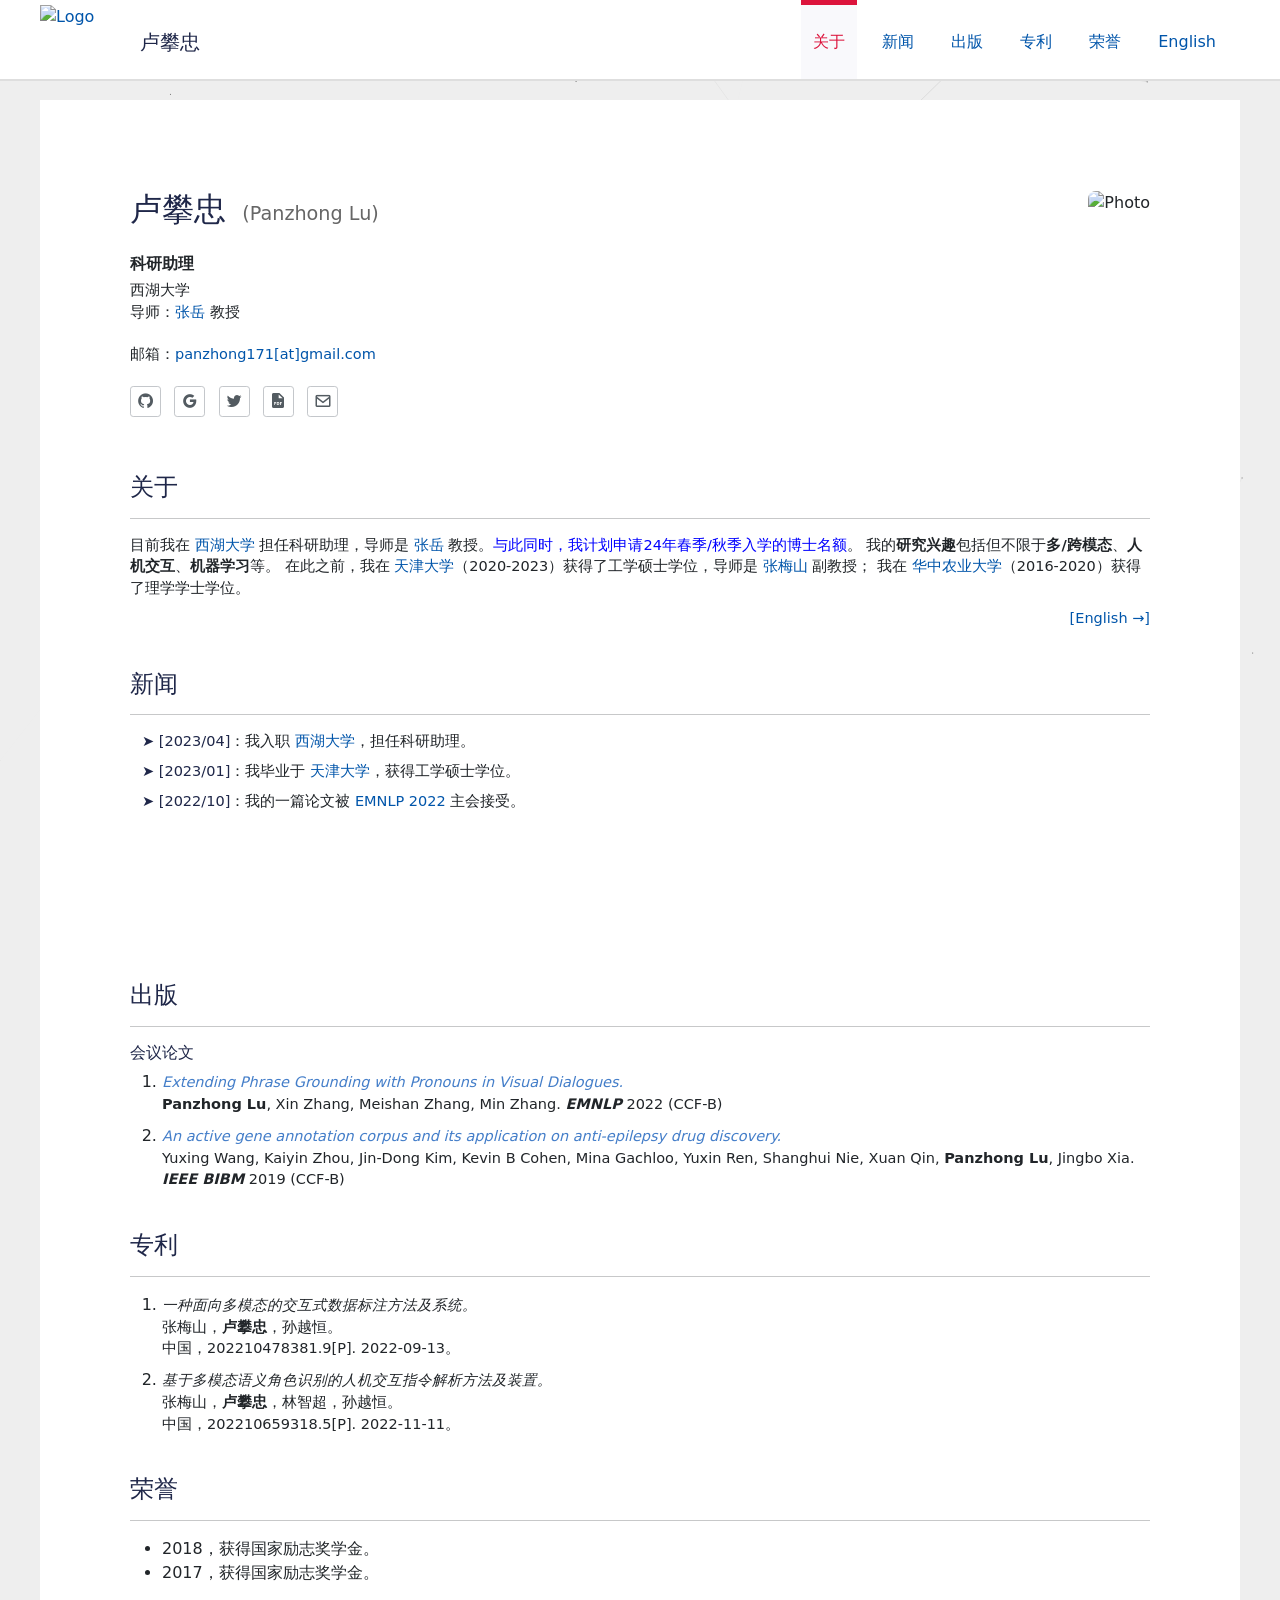
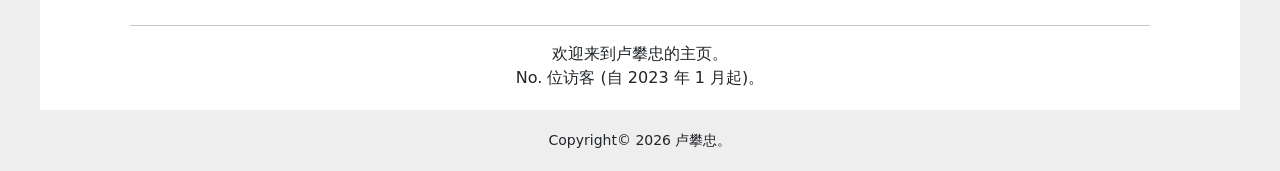
==== zh.html @ 80876898 "change theme" ====
<!DOCTYPE html>
<html lang="zh-CN">
<head><meta http-equiv="Content-Type" content="text/html; charset=utf-8">
    <title>卢攀忠的主页</title>
    <meta http-equiv="X-UA-Compatible" content="IE=edge, chrome=1">
    <meta name="viewport" content="width=device-width, initial-scale=1.0">
    <meta name="description" content="Lu, Panzhong is pursuing his dream">
    <meta name="keywords" content="Panzhong Lu, 卢攀忠, lupanzhong, Panzhong, Lu, Deep Learning, Machine Learning, TJU, HZAU, Multimodal, Visual Language Model and Human-Computer Interaction">
    <meta name="author" content="卢攀忠" />
    <!-- Icon -->
    <link href="images/pi.png" rel="shortcut icon" type="image/x-icon">
    <!-- StyleSheets -->
    <link rel="stylesheet" href="assets/css/google-fonts.min.css">
    <link rel="stylesheet" href="assets/css/bootstrap.min.css">
    <link rel="stylesheet" href="assets/css/boxicons.min.css">
    <link rel="stylesheet" href="assets/css/style.css%3Fver=20240601.css">
    <!-- Font Awesome Icons -->
    <link rel="stylesheet" href="https://cdnjs.cloudflare.com/ajax/libs/font-awesome/4.7.0/css/font-awesome.min.css">

    <!-- JavaScript -->
    <script type="text/javascript" src="assets/js/jquery-3.3.1.min.js"></script>
    <script type="text/javascript" src="assets/js/bootstrap.min.js"></script>
</head>
<body>
    <div id="header">
        <div class="container">
            <div class="row">
                <div id="logo" class="col-md-4 col-lg-4">
                    <a href="zh.html"><img src="images/pi.png" alt="Logo"></a>
                    <h5>卢攀忠</h5>
                </div> <!-- #logo -->
                <div id="navigation" class="col-md-8 col-lg-8">
                    <ul class="list-inline">
                        <li class="list-inline-item">
                            <a href="zh.html#biography">关于</a>
                        </li>
                        <li class="list-inline-item">
                            <a href="zh.html#news">新闻</a>
                        </li>
                        <li class="list-inline-item">
                            <a href="zh.html#publications">出版</a>
                        </li>
                        <li class="list-inline-item">
                            <a href="zh.html#patents">专利</a>
                        </li>
                        <li class="list-inline-item">
                            <a href="zh.html#awards">荣誉</a>
                        </li>
                        <li class="list-inline-item">
                            <a href="index.html">English</a>
                        </li>
                    </ul>
                    <a href="javascript:void(0)" class="icon-link" data-bs-toggle="offcanvas" data-bs-target="#sidenav" aria-controls="sidenav">
                        <img src="assets/img/list.svg">
                    </a>
                </div> <!-- #navigation -->
                <div class="offcanvas offcanvas-end" tabindex="-1" id="sidenav" aria-labelledby="sidenav-label">
                    <div class="offcanvas-header">
                        <h5 id="sidenav-label">菜单</h5>
                        <button type="button" class="btn-close text-reset" data-bs-dismiss="offcanvas" aria-label="Close"></button>
                    </div> <!-- .offcanvas-header -->
                    <div class="offcanvas-body">
                        <ul>
                            <li><a href="zh.html#biography">关于</a></li>
                            <li><a href="zh.html#news">新闻</a></li>
                            <li><a href="zh.html#publications">出版</a></li>
                            <li><a href="zh.html#patents">专利</a></li>
                            <li><a href="zh.html#awards">荣誉</a></li>
                            <li><a href="index.html">English</a></li>
                        </ul>
                    </div> <!-- .offcanvas-body -->
                </div> <!-- .offcanvas -->
            </div> <!-- .row -->
        </div> <!-- .container -->
    </div> <!-- #header -->
    <div id="content">
        <div class="container">
            <div id="head" class="row">
                <div class="col-md-7">
                    <div class="name-zh">
                        <h2>
                        <span>卢攀忠</span>
                        <small style="font-size: 0.6em; color: #666;">&nbsp;(Panzhong Lu)</small>
                        </h2>
                    </div>
                    <p class="title-position">
                        科研助理
                    </p>
                    <p>
                        西湖大学 <br>
                        导师：<a href="https://scholar.google.co.uk/citations?user=6hA7WmUAAAAJ&hl=en" target="_blank">张岳</a> 教授
                    </p>
                    <p class="email">
                        邮箱：<a href="mailto:panzhong171@gmail.com">panzhong171[at]gmail.com</a></p>
                    <ul class="list-inline">
                        <li class="list-inline-item">
                            <a href="https://github.com/nlpz127" class="btn btn-icon btn-outline-secondary btn-sm" target="_blank">
                                <i class="bx bxl-github"></i>
                            </a>
                        </li>
                        <li class="list-inline-item">
                            <a href="https://scholar.google.com/citations?user=5u4mhmoAAAAJ" class="btn btn-icon btn-outline-secondary btn-sm" target="_blank">
                                <i class="bx bxl-google"></i>
                            </a>
                        </li>
                        <li class="list-inline-item">
                            <a href="https://twitter.com/nlpz_127" class="btn btn-icon btn-outline-secondary btn-sm" target="_blank">
                                <i class="bx bxl-twitter"></i>
                            </a>
                        </li>
                        <li class="list-inline-item">
                            <a href="meta/CV.pdf" class="btn btn-icon btn-outline-secondary btn-sm" target="_blank">
                                <i class="bx bxs-file-pdf"></i>
                            </a>
                        </li>
                        <li class="list-inline-item">
                            <a href="mailto:panzhong171@gmail.com" class="btn btn-icon btn-outline-secondary btn-sm" target="_blank">
                                <i class="bx bx-envelope"></i>
                            </a>
                        </li>
                    </ul>
                </div> <!-- .col-md-7 -->
                <div class="col-md-5">
                    <img src="images/self-portrait.png" alt="Photo">
                </div> <!-- .col-md-5 -->
            </div> <!-- .row -->
            <div id="biography" class="section">
                <h4>关于</h4>
                <hr>
                <p>目前我在 <a href="https://www.westlake.edu.cn/" target="_blank">西湖大学</a> 担任科研助理，导师是 <a href="https://scholar.google.co.uk/citations?user=6hA7WmUAAAAJ&hl=en" target="_blank">张岳</a> 教授。<font color="#0000FF">与此同时，我计划申请24年春季/秋季入学的博士名额</font>。
                    我的<b>研究兴趣</b>包括但不限于<b>多/跨模态</b>、<b>人机交互</b>、<b>机器学习</b>等。
                    在此之前，我在 <a href="http://www.tju.edu.cn/" target="_blank">天津大学</a>（2020-2023）获得了工学硕士学位，导师是 <a href="https://scholar.google.com/citations?user=k-chMpIAAAAJ&hl=en" target="_blank">张梅山</a> 副教授；
                    我在 <a href="http://www.hzau.edu.cn/en/HOME.htm" target="_blank">华中农业大学</a>（2016-2020）获得了理学学士学位。</p>
                <p align="right"><a href="index.html">[English &rarr;]</a></p>
            </div> <!-- .section -->
            <div id="news" class="section">
                <h4>新闻</h4>
                <hr>
                <div class="row">
                    <div class="col-md-12">
                        <p><span class="date">&#10148; [2023/04]</span>：我入职 <a href="https://www.westlake.edu.cn/" target="_blank">西湖大学</a>，担任科研助理。</p>
                        <p><span class="date">&#10148; [2023/01]</span>：我毕业于 <a href="http://www.tju.edu.cn/english/index.htm" target="_blank">天津大学</a>，获得工学硕士学位。</p>
                        <p><span class="date">&#10148; [2022/10]</span>：我的一篇论文被 <a href="https://2022.emnlp.org/" target="_blank">EMNLP 2022</a> 主会接受。</p>
                    </div> <!-- .col-md-12 -->
                </div> <!-- .row -->
            </div> <!-- .section -->
            <div id="publications" class="section">
                <h4>出版</h4>
                <hr>
                <h6>会议论文</h6>
                <ol class="pub-list-ol">
                    <li>
                        <p>
                            <a style="color: #447ec9" href="https://aclanthology.org/2022.emnlp-main.518" target="_blank">
                                <em>Extending Phrase Grounding with Pronouns in Visual Dialogues.</em>
                            </a>
                            <br>
                            <strong>Panzhong Lu</strong>, Xin Zhang, Meishan Zhang, Min Zhang. <b><em>EMNLP</em></b> 2022 (CCF-B)
                        </p>
                    </li>
                    <li>
                        <p>
                            <a style="color: #447ec9" href="https://ieeexplore.ieee.org/document/8983031" target="_blank">
                                <em>An active gene annotation corpus and its application on anti-epilepsy drug discovery.</em>
                            </a>
                            <br>
                            Yuxing Wang, Kaiyin Zhou, Jin-Dong Kim, Kevin B Cohen, Mina Gachloo, Yuxin Ren, Shanghui Nie, Xuan Qin, <strong>Panzhong Lu</strong>, Jingbo Xia. <b><em>IEEE BIBM</em></b> 2019 (CCF-B)
                        </p>
                    </li>
                </ol>
            </div> <!-- .section -->
            <div id="patents" class="section">
                <h4>专利</h4>
                <hr>
                <ol class="pub-list-ol">
                    <li>
                        <p>
                            <em>一种面向多模态的交互式数据标注方法及系统。</em>
                            <br>
                            张梅山，<strong>卢攀忠</strong>，孙越恒。
                            <br>
                            中国，202210478381.9[P]. 2022-09-13。
                        </p>
                    </li>
                    <li>
                        <p>
                            <em>基于多模态语义角色识别的人机交互指令解析方法及装置。</em>
                            <br>
                            张梅山，<strong>卢攀忠</strong>，林智超，孙越恒。
                            <br>
                            中国，202210659318.5[P]. 2022-11-11。
                        </p>
                    </li>
                </ol>
            </div> <!-- .section -->
            <div id="awards" class="section">
                <h4>荣誉</h4>
                <hr>
                <ul style="list-style-type:disc;">
                    <li>2018，获得国家励志奖学金。</li>
                    <li>2017，获得国家励志奖学金。</li>
                </ul>
            </div> <!-- .section -->
            <hr> <!-- line -->
            <div class="text-center">
                欢迎来到卢攀忠的主页。<br>
                No.
                <script type="text/javascript">
                    var sc_project = 12347113;
                    var sc_invisible = 0;
                    var sc_security = "21aca5d1";
                    var sc_https = 1;
                    var scJsHost = "https://";
                    document.write("<sc" + "ript type='text/javascript' src='" + scJsHost + "statcounter.com/counter/counter.js'></" + "script>");
                </script>
                位访客 (自 2023 年 1 月起)。
                <noscript>
                    <div class="statcounter"><a title="Web Analytics Made Easy - StatCounter" href="https://statcounter.com/" target="_blank"><img class="statcounter" src="https://c.statcounter.com/12347113/0/21aca5d1/0/" alt="Web Analytics Made Easy - StatCounter"></a></div>
                </noscript>
            </div>
        </div> <!-- .container -->
    </div> <!-- #content -->
    <div id="copyright">
        <p>Copyright&copy; <span></span> 卢攀忠。</p>
    </div> <!-- #copyright -->
    <!-- Back to top button -->
    <a href="zh.html#top" class="btn-scroll-top" data-scroll>
        <span class="btn-scroll-top-tooltip text-muted fs-sm">顶部</span>
        <i class="btn-scroll-top-icon bx bx-chevron-up"></i>
    </a>
    <!-- Theme Scripts -->
    <script type="text/javascript">
        $("span", "#copyright").html((new Date()).getFullYear())
    </script>
    <!-- canvas-nest -->
    <script type="text/javascript" src="assets/js/canvas-nest-1.0.1.min.js"></script>
    <!-- scrollTopButton -->
    <script type="text/javascript">
        function getCurrentSection(currentOffset) {
            let headerHeight = $("#header").outerHeight(),
                navigationOffsets = [],
                passedNavIndex = -1

            $(".list-inline-item > a", "#navigation").each(function() {
                let aid = $(this).attr("href")
                if (aid && !aid.endsWith(".html")) {
                    let hashIdx = aid.indexOf("#")
                    if (hashIdx >= 0) {
                        let section = $(aid.substring(hashIdx))
                        if (section.length) {
                            navigationOffsets.push({
                                "nav": $(this).parent(),
                                "offset": section.offset().top - headerHeight
                            })
                        }
                    }
                }
            })
            for (let i = 0; i < navigationOffsets.length; ++ i) {
                if (currentOffset > navigationOffsets[i]["offset"]) {
                    passedNavIndex = i
                }
            }
            return navigationOffsets[passedNavIndex < 0 ? 0 : passedNavIndex]
        }
    </script>
    <script type="text/javascript">
        let element = document.querySelector(".btn-scroll-top"),
            scrollOffset = 600,
            offsetFromTop = parseInt(scrollOffset, 10)

        window.addEventListener("scroll", function(e) {
            let currentActiveNav = $(".list-inline-item.active", "#navigation"),
                currentOffset = e.currentTarget.pageYOffset,
                currentSection = getCurrentSection(currentOffset)

            if (currentOffset > offsetFromTop) {
                element.classList.add('show')
            } else {
                element.classList.remove('show')
            }
            if (currentSection) {
                currentActiveNav.removeClass("active")
                currentSection["nav"].addClass("active")
            }
        })
    </script>
    <script type="text/javascript">
        $(".btn-scroll-top").click(function() {
            $('html, body').animate({scrollTop: 0}, 200)
        })
    </script>
    <script type="text/javascript">
        $("a", "#navigation").click(function(e) {
            let aid = $(this).attr("href"),
                headerHeight = $("#header").outerHeight()

            if (aid && aid.indexOf("#") >= 0 && aid.indexOf("zh.html#") >= 0) {
                let hash = aid.substring(aid.indexOf("#"))
                if ($(hash).length) {
                    e.preventDefault()
                    $('html, body').animate({scrollTop: $(hash).offset().top - headerHeight}, 200)
                }
            }
        })
    </script>
</body>
</html>
---- assets/css/google-fonts.min.css ----
/* latin-ext */
@font-face {
  font-family: 'Lato';
  font-style: italic;
  font-weight: 400;
  src: local('Lato Italic'), local('Lato-Italic'), url(../fonts/Lato/Lato-ext-Italic.woff2) format('woff2');
  unicode-range: U+0100-024F, U+0259, U+1E00-1EFF, U+2020, U+20A0-20AB, U+20AD-20CF, U+2113, U+2C60-2C7F, U+A720-A7FF;
}
/* latin */
@font-face {
  font-family: 'Lato';
  font-style: italic;
  font-weight: 400;
  src: local('Lato Italic'), local('Lato-Italic'), url(../fonts/Lato/Lato-Italic.woff2) format('woff2');
  unicode-range: U+0000-00FF, U+0131, U+0152-0153, U+02BB-02BC, U+02C6, U+02DA, U+02DC, U+2000-206F, U+2074, U+20AC, U+2122, U+2191, U+2193, U+2212, U+2215, U+FEFF, U+FFFD;
}
/* latin-ext */
@font-face {
  font-family: 'Lato';
  font-style: italic;
  font-weight: 700;
  src: local('Lato Bold Italic'), local('Lato-BoldItalic'), url(../fonts/Lato/Lato-ext-Bold-Italic.woff2) format('woff2');
  unicode-range: U+0100-024F, U+0259, U+1E00-1EFF, U+2020, U+20A0-20AB, U+20AD-20CF, U+2113, U+2C60-2C7F, U+A720-A7FF;
}
/* latin */
@font-face {
  font-family: 'Lato';
  font-style: italic;
  font-weight: 700;
  src: local('Lato Bold Italic'), local('Lato-BoldItalic'), url(../fonts/Lato/Lato-Bold-Italic.woff2) format('woff2');
  unicode-range: U+0000-00FF, U+0131, U+0152-0153, U+02BB-02BC, U+02C6, U+02DA, U+02DC, U+2000-206F, U+2074, U+20AC, U+2122, U+2191, U+2193, U+2212, U+2215, U+FEFF, U+FFFD;
}
/* latin-ext */
@font-face {
  font-family: 'Lato';
  font-style: normal;
  font-weight: 400;
  src: local('Lato Regular'), local('Lato-Regular'), url(../fonts/Lato/Lato-ext-Regular.woff2) format('woff2');
  unicode-range: U+0100-024F, U+0259, U+1E00-1EFF, U+2020, U+20A0-20AB, U+20AD-20CF, U+2113, U+2C60-2C7F, U+A720-A7FF;
}
/* latin */
@font-face {
  font-family: 'Lato';
  font-style: normal;
  font-weight: 400;
  src: local('Lato Regular'), local('Lato-Regular'), url(../fonts/Lato/Lato-Regular.woff2) format('woff2');
  unicode-range: U+0000-00FF, U+0131, U+0152-0153, U+02BB-02BC, U+02C6, U+02DA, U+02DC, U+2000-206F, U+2074, U+20AC, U+2122, U+2191, U+2193, U+2212, U+2215, U+FEFF, U+FFFD;
}
/* latin-ext */
@font-face {
  font-family: 'Lato';
  font-style: normal;
  font-weight: 700;
  src: local('Lato Bold'), local('Lato-Bold'), url(../fonts/Lato/Lato-ext-Bold.woff2) format('woff2');
  unicode-range: U+0100-024F, U+0259, U+1E00-1EFF, U+2020, U+20A0-20AB, U+20AD-20CF, U+2113, U+2C60-2C7F, U+A720-A7FF;
}
/* latin */
@font-face {
  font-family: 'Lato';
  font-style: normal;
  font-weight: 700;
  src: local('Lato Bold'), local('Lato-Bold'), url(../fonts/Lato/Lato-Bold.woff2) format('woff2');
  unicode-range: U+0000-00FF, U+0131, U+0152-0153, U+02BB-02BC, U+02C6, U+02DA, U+02DC, U+2000-206F, U+2074, U+20AC, U+2122, U+2191, U+2193, U+2212, U+2215, U+FEFF, U+FFFD;
}
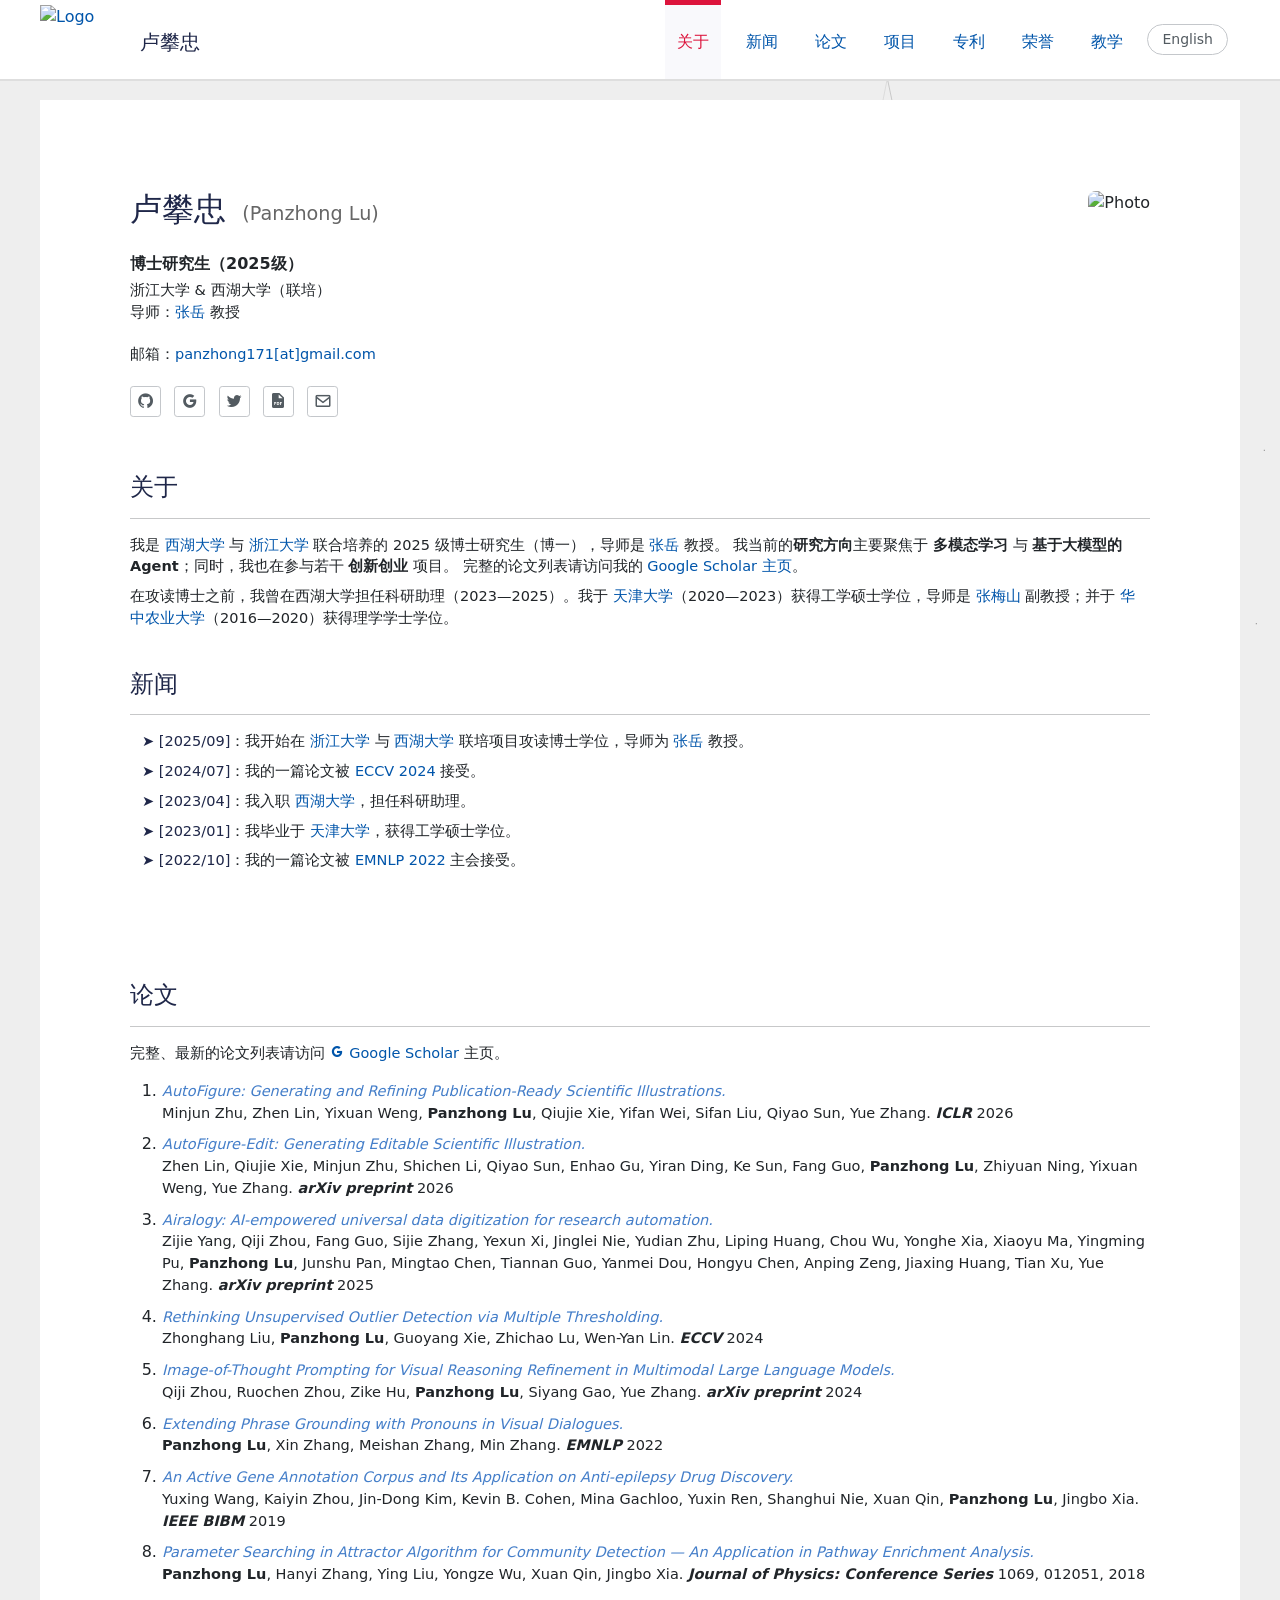
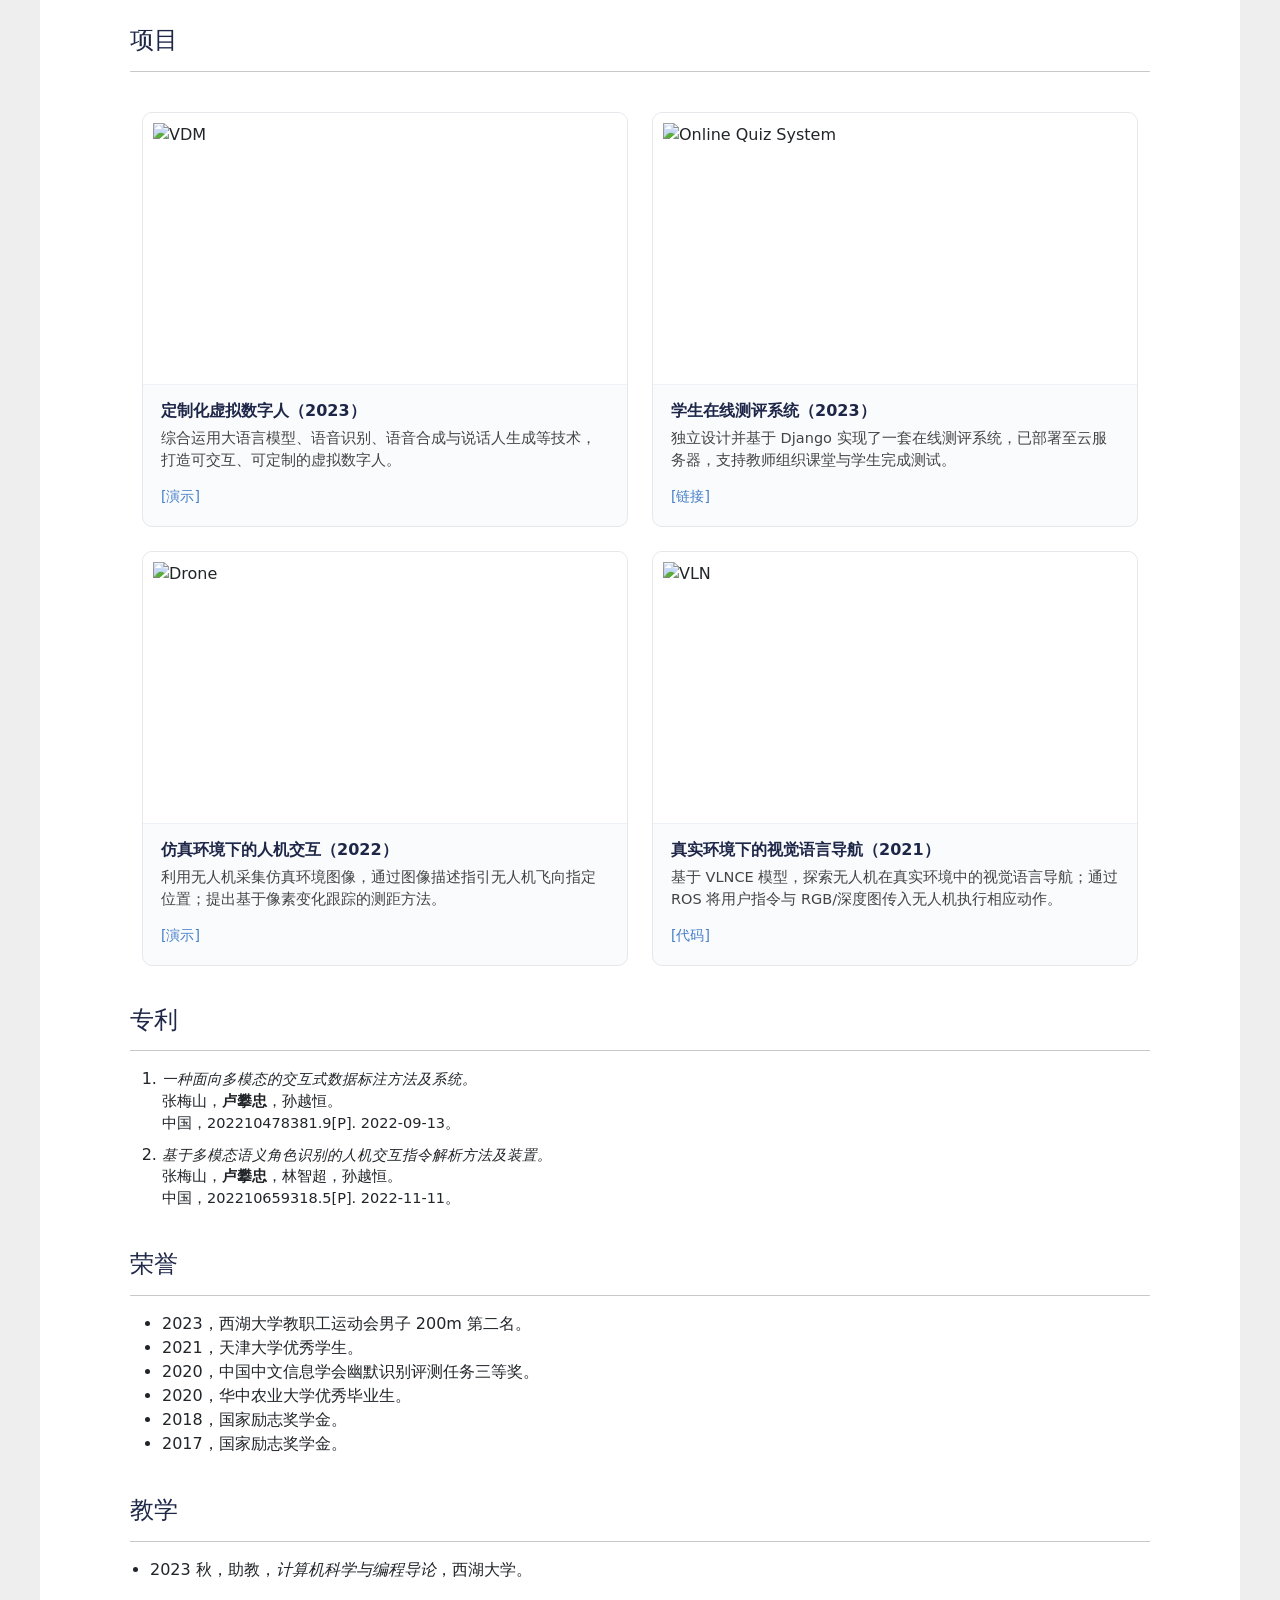
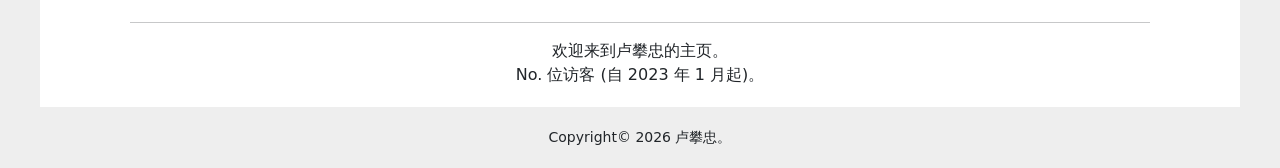
==== commit d1fbf54b: "update info" ====
--- a/zh.html
+++ b/zh.html
@@ -5,7 +5,7 @@
     <meta http-equiv="X-UA-Compatible" content="IE=edge, chrome=1">
     <meta name="viewport" content="width=device-width, initial-scale=1.0">
     <meta name="description" content="Lu, Panzhong is pursuing his dream">
-    <meta name="keywords" content="Panzhong Lu, 卢攀忠, lupanzhong, Panzhong, Lu, Deep Learning, Machine Learning, TJU, HZAU, Multimodal, Visual Language Model and Human-Computer Interaction">
+    <meta name="keywords" content="Panzhong Lu, 卢攀忠, lupanzhong, Panzhong, Lu, Deep Learning, Machine Learning, ZJU, Westlake, TJU, HZAU, Multimodal, Agent, Visual Language Model and Human-Computer Interaction">
     <meta name="author" content="卢攀忠" />
     <!-- Icon -->
     <link href="images/pi.png" rel="shortcut icon" type="image/x-icon">
@@ -16,6 +16,100 @@
     <link rel="stylesheet" href="assets/css/style.css%3Fver=20240601.css">
     <!-- Font Awesome Icons -->
     <link rel="stylesheet" href="https://cdnjs.cloudflare.com/ajax/libs/font-awesome/4.7.0/css/font-awesome.min.css">
+    <!-- Local overrides: language toggle + responsive project cards -->
+    <style>
+        .lang-switch {
+            display: inline-block;
+            margin-left: 12px;
+            padding: 6px 14px;
+            border: 1px solid #c4c7cb;
+            border-radius: 999px;
+            color: #535b61;
+            font-size: 14px;
+            line-height: 1.2;
+            text-decoration: none;
+            transition: all .2s ease;
+            vertical-align: middle;
+        }
+        .lang-switch:hover {
+            background-color: #dc143c;
+            border-color: #dc143c;
+            color: #fff;
+            text-decoration: none;
+        }
+        div#navigation .nav-row {
+            display: flex;
+            align-items: center;
+            justify-content: flex-end;
+            flex-wrap: wrap;
+        }
+        div#navigation .nav-row ul.list-inline {
+            margin-bottom: 0;
+        }
+        .project-grid {
+            --bs-gutter-x: 1.5rem;
+            --bs-gutter-y: 1.5rem;
+        }
+        .project-card {
+            display: flex;
+            flex-direction: column;
+            height: 100%;
+            background: #fafbfd;
+            border: 1px solid #e5e7eb;
+            border-radius: 10px;
+            overflow: hidden;
+            transition: transform .2s ease, box-shadow .2s ease;
+        }
+        .project-card:hover {
+            transform: translateY(-3px);
+            box-shadow: 0 8px 20px rgba(0,0,0,.08);
+        }
+        .project-card .project-thumb {
+            width: 100%;
+            aspect-ratio: 16 / 9;
+            object-fit: contain;
+            background: #fff;
+            padding: 10px;
+            display: block;
+            border-bottom: 1px solid #eef1f5;
+        }
+        .project-card .project-body {
+            padding: 16px 18px 18px;
+            display: flex;
+            flex-direction: column;
+            flex: 1;
+        }
+        .project-card h6 {
+            margin-bottom: 8px;
+            font-weight: 600;
+        }
+        .project-card p {
+            font-size: 14.5px;
+            color: #444;
+            margin-bottom: 12px;
+            flex: 1;
+        }
+        .project-card .project-links a {
+            color: #447ec9;
+            font-size: 14px;
+            margin-right: 10px;
+            text-decoration: none;
+        }
+        .project-card .project-links a:hover {
+            text-decoration: underline;
+        }
+        @media (max-width: 767px) {
+            .lang-switch {
+                position: absolute;
+                top: 14px;
+                right: 56px;
+                margin-left: 0;
+                padding: 4px 10px;
+                font-size: 13px;
+                z-index: 5;
+            }
+        }
+    </style>
 
     <!-- JavaScript -->
     <script type="text/javascript" src="assets/js/jquery-3.3.1.min.js"></script>
@@ -30,26 +124,32 @@
                     <h5>卢攀忠</h5>
                 </div> <!-- #logo -->
                 <div id="navigation" class="col-md-8 col-lg-8">
-                    <ul class="list-inline">
-                        <li class="list-inline-item">
-                            <a href="zh.html#biography">关于</a>
-                        </li>
-                        <li class="list-inline-item">
-                            <a href="zh.html#news">新闻</a>
-                        </li>
-                        <li class="list-inline-item">
-                            <a href="zh.html#publications">出版</a>
-                        </li>
-                        <li class="list-inline-item">
-                            <a href="zh.html#patents">专利</a>
-                        </li>
-                        <li class="list-inline-item">
-                            <a href="zh.html#awards">荣誉</a>
-                        </li>
-                        <li class="list-inline-item">
-                            <a href="index.html">English</a>
-                        </li>
-                    </ul>
+                    <div class="nav-row">
+                        <ul class="list-inline">
+                            <li class="list-inline-item">
+                                <a href="zh.html#biography">关于</a>
+                            </li>
+                            <li class="list-inline-item">
+                                <a href="zh.html#news">新闻</a>
+                            </li>
+                            <li class="list-inline-item">
+                                <a href="zh.html#publications">论文</a>
+                            </li>
+                            <li class="list-inline-item">
+                                <a href="zh.html#projects">项目</a>
+                            </li>
+                            <li class="list-inline-item">
+                                <a href="zh.html#patents">专利</a>
+                            </li>
+                            <li class="list-inline-item">
+                                <a href="zh.html#awards">荣誉</a>
+                            </li>
+                            <li class="list-inline-item">
+                                <a href="zh.html#teaching">教学</a>
+                            </li>
+                        </ul>
+                        <a href="index.html" class="lang-switch" title="Switch to English">English</a>
+                    </div>
                     <a href="javascript:void(0)" class="icon-link" data-bs-toggle="offcanvas" data-bs-target="#sidenav" aria-controls="sidenav">
                         <img src="assets/img/list.svg">
                     </a>
@@ -63,9 +163,11 @@
                         <ul>
                             <li><a href="zh.html#biography">关于</a></li>
                             <li><a href="zh.html#news">新闻</a></li>
-                            <li><a href="zh.html#publications">出版</a></li>
+                            <li><a href="zh.html#publications">论文</a></li>
+                            <li><a href="zh.html#projects">项目</a></li>
                             <li><a href="zh.html#patents">专利</a></li>
                             <li><a href="zh.html#awards">荣誉</a></li>
+                            <li><a href="zh.html#teaching">教学</a></li>
                             <li><a href="index.html">English</a></li>
                         </ul>
                     </div> <!-- .offcanvas-body -->
@@ -84,11 +186,11 @@
                         </h2>
                     </div>
                     <p class="title-position">
-                        科研助理
+                        博士研究生（2025级）
                     </p>
                     <p>
-                        西湖大学 <br>
-                        导师：<a href="https://scholar.google.co.uk/citations?user=6hA7WmUAAAAJ&hl=en" target="_blank">张岳</a> 教授
+                        浙江大学 &amp; 西湖大学（联培） <br>
+                        导师：<a href="https://frcchang.github.io/" target="_blank">张岳</a> 教授
                     </p>
                     <p class="email">
                         邮箱：<a href="mailto:panzhong171@gmail.com">panzhong171[at]gmail.com</a></p>
@@ -99,7 +201,7 @@
                             </a>
                         </li>
                         <li class="list-inline-item">
-                            <a href="https://scholar.google.com/citations?user=5u4mhmoAAAAJ" class="btn btn-icon btn-outline-secondary btn-sm" target="_blank">
+                            <a href="https://scholar.google.com/citations?user=5u4mhmoAAAAJ&hl=en" class="btn btn-icon btn-outline-secondary btn-sm" target="_blank">
                                 <i class="bx bxl-google"></i>
                             </a>
                         </li>
@@ -127,47 +229,161 @@
             <div id="biography" class="section">
                 <h4>关于</h4>
                 <hr>
-                <p>目前我在 <a href="https://www.westlake.edu.cn/" target="_blank">西湖大学</a> 担任科研助理，导师是 <a href="https://scholar.google.co.uk/citations?user=6hA7WmUAAAAJ&hl=en" target="_blank">张岳</a> 教授。<font color="#0000FF">与此同时，我计划申请24年春季/秋季入学的博士名额</font>。
-                    我的<b>研究兴趣</b>包括但不限于<b>多/跨模态</b>、<b>人机交互</b>、<b>机器学习</b>等。
-                    在此之前，我在 <a href="http://www.tju.edu.cn/" target="_blank">天津大学</a>（2020-2023）获得了工学硕士学位，导师是 <a href="https://scholar.google.com/citations?user=k-chMpIAAAAJ&hl=en" target="_blank">张梅山</a> 副教授；
-                    我在 <a href="http://www.hzau.edu.cn/en/HOME.htm" target="_blank">华中农业大学</a>（2016-2020）获得了理学学士学位。</p>
-                <p align="right"><a href="index.html">[English &rarr;]</a></p>
+                <p>我是 <a href="https://www.westlake.edu.cn/" target="_blank">西湖大学</a> 与 <a href="https://www.zju.edu.cn/" target="_blank">浙江大学</a> 联合培养的 2025 级博士研究生（博一），导师是 <a href="https://frcchang.github.io/" target="_blank">张岳</a> 教授。
+                    我当前的<b>研究方向</b>主要聚焦于 <b>多模态学习</b> 与 <b>基于大模型的 Agent</b>；同时，我也在参与若干 <b>创新创业</b> 项目。
+                    完整的论文列表请访问我的 <a href="https://scholar.google.com/citations?user=5u4mhmoAAAAJ&hl=en" target="_blank">Google Scholar 主页</a>。</p>
+                <p>在攻读博士之前，我曾在西湖大学担任科研助理（2023—2025）。我于 <a href="http://www.tju.edu.cn/" target="_blank">天津大学</a>（2020—2023）获得工学硕士学位，导师是 <a href="https://scholar.google.com/citations?user=k-chMpIAAAAJ&hl=en" target="_blank">张梅山</a> 副教授；并于 <a href="http://www.hzau.edu.cn/en/HOME.htm" target="_blank">华中农业大学</a>（2016—2020）获得理学学士学位。</p>
             </div> <!-- .section -->
             <div id="news" class="section">
                 <h4>新闻</h4>
                 <hr>
                 <div class="row">
                     <div class="col-md-12">
+                        <p><span class="date">&#10148; [2025/09]</span>：我开始在 <a href="https://www.zju.edu.cn/" target="_blank">浙江大学</a> 与 <a href="https://www.westlake.edu.cn/" target="_blank">西湖大学</a> 联培项目攻读博士学位，导师为 <a href="https://frcchang.github.io/" target="_blank">张岳</a> 教授。</p>
+                        <p><span class="date">&#10148; [2024/07]</span>：我的一篇论文被 <a href="https://eccv.ecva.net/" target="_blank">ECCV 2024</a> 接受。</p>
                         <p><span class="date">&#10148; [2023/04]</span>：我入职 <a href="https://www.westlake.edu.cn/" target="_blank">西湖大学</a>，担任科研助理。</p>
-                        <p><span class="date">&#10148; [2023/01]</span>：我毕业于 <a href="http://www.tju.edu.cn/english/index.htm" target="_blank">天津大学</a>，获得工学硕士学位。</p>
+                        <p><span class="date">&#10148; [2023/01]</span>：我毕业于 <a href="http://www.tju.edu.cn/" target="_blank">天津大学</a>，获得工学硕士学位。</p>
                         <p><span class="date">&#10148; [2022/10]</span>：我的一篇论文被 <a href="https://2022.emnlp.org/" target="_blank">EMNLP 2022</a> 主会接受。</p>
                     </div> <!-- .col-md-12 -->
                 </div> <!-- .row -->
             </div> <!-- .section -->
             <div id="publications" class="section">
-                <h4>出版</h4>
-                <hr>
-                <h6>会议论文</h6>
+                <h4>论文</h4>
+                <hr>
+                <p style="margin-bottom: 14px;">
+                    完整、最新的论文列表请访问
+                    <a href="https://scholar.google.com/citations?user=5u4mhmoAAAAJ&hl=en" target="_blank">
+                        <i class="bx bxl-google"></i> Google Scholar
+                    </a> 主页。
+                </p>
                 <ol class="pub-list-ol">
+                    <li>
+                        <p>
+                            <a style="color: #447ec9" href="https://arxiv.org/abs/2602.03828" target="_blank">
+                                <em>AutoFigure: Generating and Refining Publication-Ready Scientific Illustrations.</em>
+                            </a>
+                            <br>
+                            Minjun Zhu, Zhen Lin, Yixuan Weng, <strong>Panzhong Lu</strong>, Qiujie Xie, Yifan Wei, Sifan Liu, Qiyao Sun, Yue Zhang. <b><em>ICLR</em></b> 2026
+                        </p>
+                    </li>
+                    <li>
+                        <p>
+                            <a style="color: #447ec9" href="https://arxiv.org/abs/2603.06674" target="_blank">
+                                <em>AutoFigure-Edit: Generating Editable Scientific Illustration.</em>
+                            </a>
+                            <br>
+                            Zhen Lin, Qiujie Xie, Minjun Zhu, Shichen Li, Qiyao Sun, Enhao Gu, Yiran Ding, Ke Sun, Fang Guo, <strong>Panzhong Lu</strong>, Zhiyuan Ning, Yixuan Weng, Yue Zhang. <b><em>arXiv preprint</em></b> 2026
+                        </p>
+                    </li>
+                    <li>
+                        <p>
+                            <a style="color: #447ec9" href="https://arxiv.org/abs/2506.18586" target="_blank">
+                                <em>Airalogy: AI-empowered universal data digitization for research automation.</em>
+                            </a>
+                            <br>
+                            Zijie Yang, Qiji Zhou, Fang Guo, Sijie Zhang, Yexun Xi, Jinglei Nie, Yudian Zhu, Liping Huang, Chou Wu, Yonghe Xia, Xiaoyu Ma, Yingming Pu, <strong>Panzhong Lu</strong>, Junshu Pan, Mingtao Chen, Tiannan Guo, Yanmei Dou, Hongyu Chen, Anping Zeng, Jiaxing Huang, Tian Xu, Yue Zhang. <b><em>arXiv preprint</em></b> 2025
+                        </p>
+                    </li>
+                    <li>
+                        <p>
+                            <a style="color: #447ec9" href="https://arxiv.org/abs/2407.05382" target="_blank">
+                                <em>Rethinking Unsupervised Outlier Detection via Multiple Thresholding.</em>
+                            </a>
+                            <br>
+                            Zhonghang Liu, <strong>Panzhong Lu</strong>, Guoyang Xie, Zhichao Lu, Wen-Yan Lin. <b><em>ECCV</em></b> 2024
+                        </p>
+                    </li>
+                    <li>
+                        <p>
+                            <a style="color: #447ec9" href="https://arxiv.org/abs/2405.13872" target="_blank">
+                                <em>Image-of-Thought Prompting for Visual Reasoning Refinement in Multimodal Large Language Models.</em>
+                            </a>
+                            <br>
+                            Qiji Zhou, Ruochen Zhou, Zike Hu, <strong>Panzhong Lu</strong>, Siyang Gao, Yue Zhang. <b><em>arXiv preprint</em></b> 2024
+                        </p>
+                    </li>
                     <li>
                         <p>
                             <a style="color: #447ec9" href="https://aclanthology.org/2022.emnlp-main.518" target="_blank">
                                 <em>Extending Phrase Grounding with Pronouns in Visual Dialogues.</em>
                             </a>
                             <br>
-                            <strong>Panzhong Lu</strong>, Xin Zhang, Meishan Zhang, Min Zhang. <b><em>EMNLP</em></b> 2022 (CCF-B)
+                            <strong>Panzhong Lu</strong>, Xin Zhang, Meishan Zhang, Min Zhang. <b><em>EMNLP</em></b> 2022
                         </p>
                     </li>
                     <li>
                         <p>
                             <a style="color: #447ec9" href="https://ieeexplore.ieee.org/document/8983031" target="_blank">
-                                <em>An active gene annotation corpus and its application on anti-epilepsy drug discovery.</em>
-                            </a>
-                            <br>
-                            Yuxing Wang, Kaiyin Zhou, Jin-Dong Kim, Kevin B Cohen, Mina Gachloo, Yuxin Ren, Shanghui Nie, Xuan Qin, <strong>Panzhong Lu</strong>, Jingbo Xia. <b><em>IEEE BIBM</em></b> 2019 (CCF-B)
+                                <em>An Active Gene Annotation Corpus and Its Application on Anti-epilepsy Drug Discovery.</em>
+                            </a>
+                            <br>
+                            Yuxing Wang, Kaiyin Zhou, Jin-Dong Kim, Kevin B. Cohen, Mina Gachloo, Yuxin Ren, Shanghui Nie, Xuan Qin, <strong>Panzhong Lu</strong>, Jingbo Xia. <b><em>IEEE BIBM</em></b> 2019
+                        </p>
+                    </li>
+                    <li>
+                        <p>
+                            <a style="color: #447ec9" href="https://doi.org/10.1088/1742-6596/1069/1/012051" target="_blank">
+                                <em>Parameter Searching in Attractor Algorithm for Community Detection &mdash; An Application in Pathway Enrichment Analysis.</em>
+                            </a>
+                            <br>
+                            <strong>Panzhong Lu</strong>, Hanyi Zhang, Ying Liu, Yongze Wu, Xuan Qin, Jingbo Xia. <b><em>Journal of Physics: Conference Series</em></b> 1069, 012051, 2018
                         </p>
                     </li>
                 </ol>
+            </div> <!-- .section -->
+            <div id="projects" class="section">
+                <h4>项目</h4>
+                <hr>
+                <div class="row project-grid">
+                    <div class="col-md-6 col-12">
+                        <div class="project-card">
+                            <img src="images/VDM-crop-1.png" alt="VDM" class="project-thumb">
+                            <div class="project-body">
+                                <h6>定制化虚拟数字人（2023）</h6>
+                                <p>综合运用大语言模型、语音识别、语音合成与说话人生成等技术，打造可交互、可定制的虚拟数字人。</p>
+                                <div class="project-links">
+                                    <a href="meta/vdm.mp4" target="_blank">[演示]</a>
+                                </div>
+                            </div>
+                        </div>
+                    </div>
+                    <div class="col-md-6 col-12">
+                        <div class="project-card">
+                            <img src="images/lesson.png" alt="Online Quiz System" class="project-thumb">
+                            <div class="project-body">
+                                <h6>学生在线测评系统（2023）</h6>
+                                <p>独立设计并基于 Django 实现了一套在线测评系统，已部署至云服务器，支持教师组织课堂与学生完成测试。</p>
+                                <div class="project-links">
+                                    <a href="https://www.westlakenlp.cn" target="_blank">[链接]</a>
+                                </div>
+                            </div>
+                        </div>
+                    </div>
+                    <div class="col-md-6 col-12">
+                        <div class="project-card">
+                            <img src="images/drone.png" alt="Drone" class="project-thumb">
+                            <div class="project-body">
+                                <h6>仿真环境下的人机交互（2022）</h6>
+                                <p>利用无人机采集仿真环境图像，通过图像描述指引无人机飞向指定位置；提出基于像素变化跟踪的测距方法。</p>
+                                <div class="project-links">
+                                    <a href="meta/drone.mp4" target="_blank">[演示]</a>
+                                </div>
+                            </div>
+                        </div>
+                    </div>
+                    <div class="col-md-6 col-12">
+                        <div class="project-card">
+                            <img src="images/VLN-crop-1.png" alt="VLN" class="project-thumb">
+                            <div class="project-body">
+                                <h6>真实环境下的视觉语言导航（2021）</h6>
+                                <p>基于 VLNCE 模型，探索无人机在真实环境中的视觉语言导航；通过 ROS 将用户指令与 RGB/深度图传入无人机执行相应动作。</p>
+                                <div class="project-links">
+                                    <a href="https://github.com/nlpz127/p450" target="_blank">[代码]</a>
+                                </div>
+                            </div>
+                        </div>
+                    </div>
+                </div>
             </div> <!-- .section -->
             <div id="patents" class="section">
                 <h4>专利</h4>
@@ -197,8 +413,19 @@
                 <h4>荣誉</h4>
                 <hr>
                 <ul style="list-style-type:disc;">
-                    <li>2018，获得国家励志奖学金。</li>
-                    <li>2017，获得国家励志奖学金。</li>
+                    <li>2023，西湖大学教职工运动会男子 200m 第二名。</li>
+                    <li>2021，天津大学优秀学生。</li>
+                    <li>2020，中国中文信息学会幽默识别评测任务三等奖。</li>
+                    <li>2020，华中农业大学优秀毕业生。</li>
+                    <li>2018，国家励志奖学金。</li>
+                    <li>2017，国家励志奖学金。</li>
+                </ul>
+            </div> <!-- .section -->
+            <div id="teaching" class="section">
+                <h4>教学</h4>
+                <hr>
+                <ul style="list-style-type:disc;">
+                    <li>2023 秋，助教，<em>计算机科学与编程导论</em>，西湖大学。</li>
                 </ul>
             </div> <!-- .section -->
             <hr> <!-- line -->
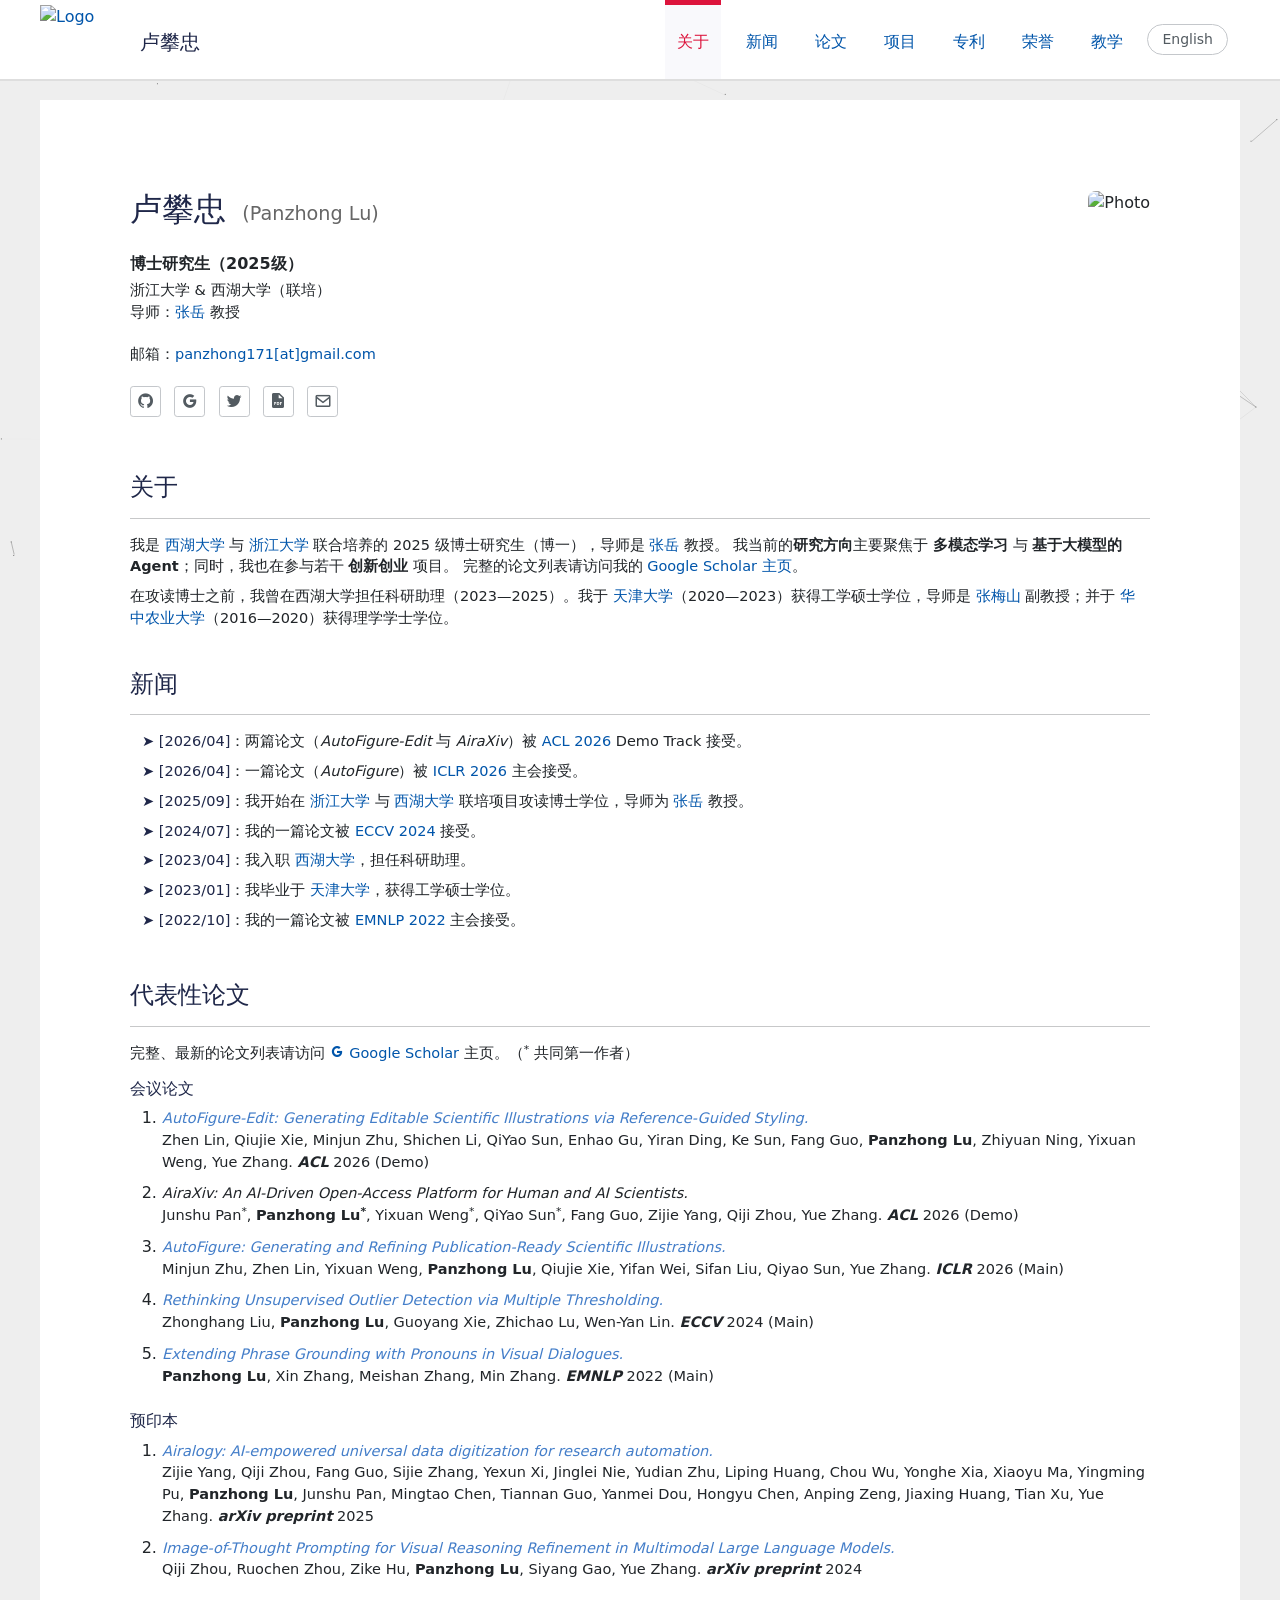
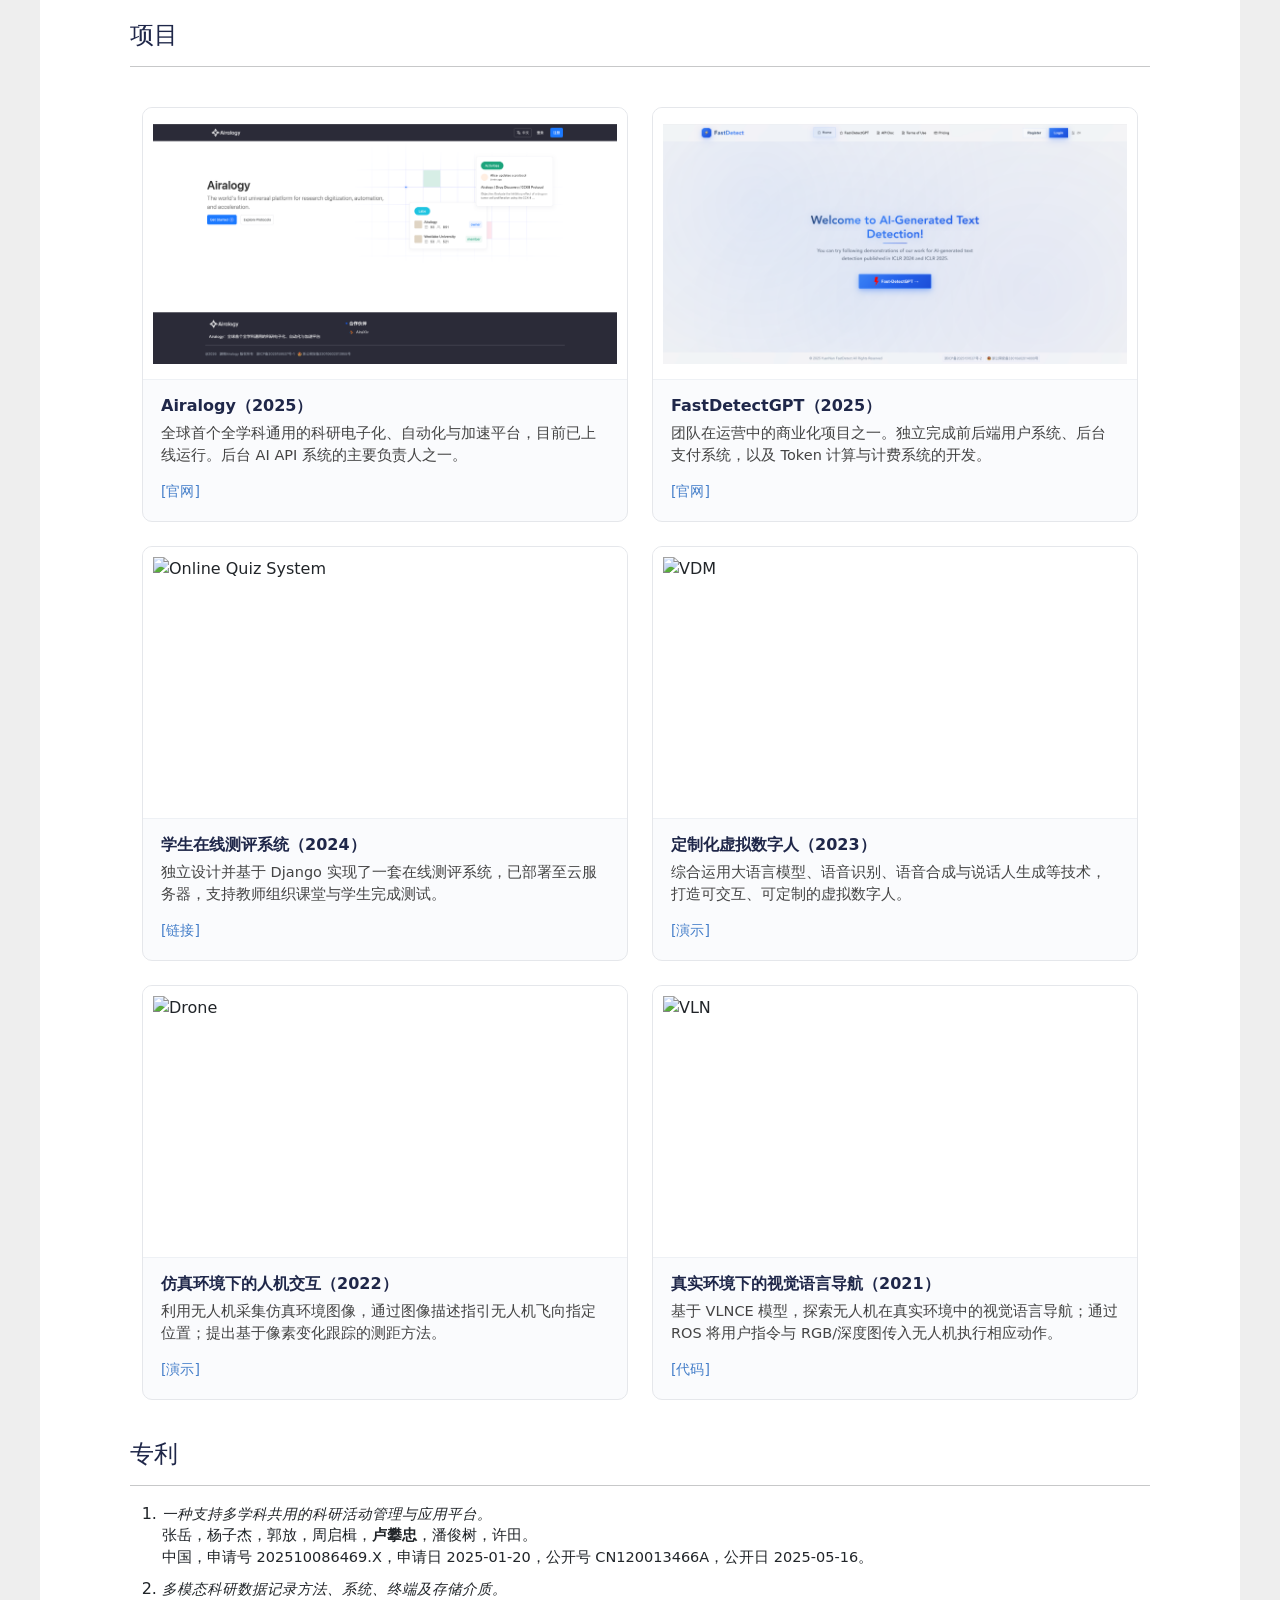
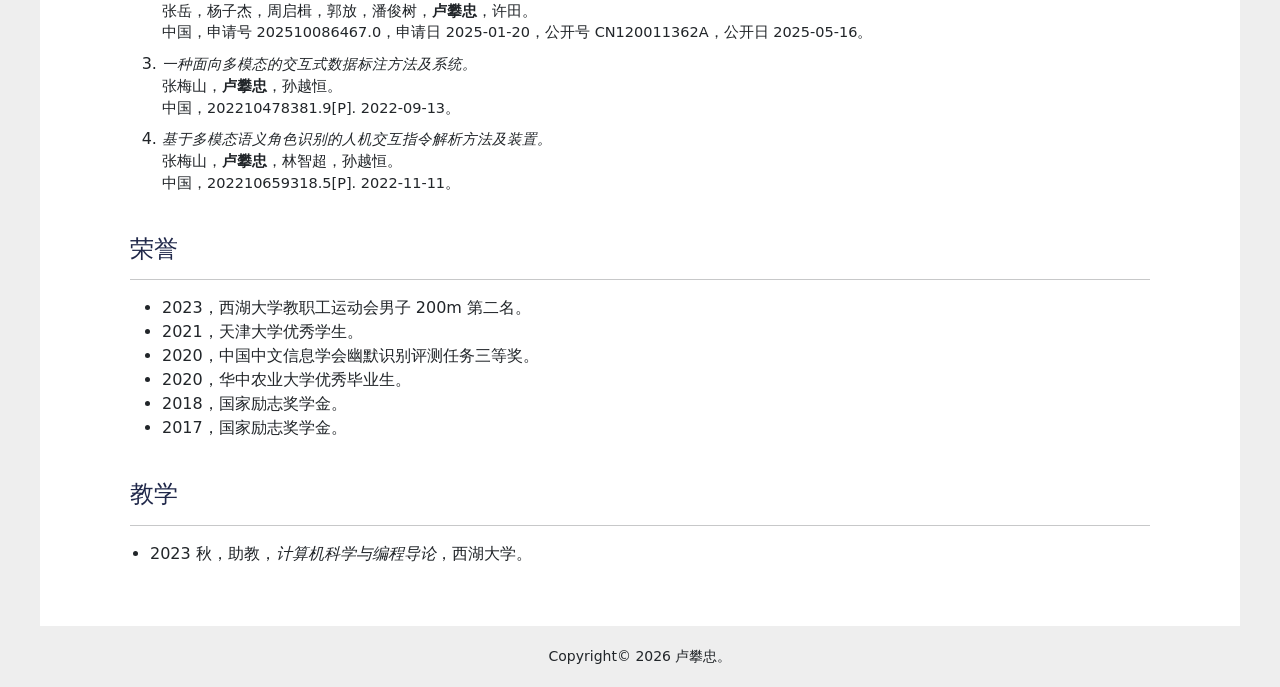
==== commit 587dd021: "feat: dynamic Scholar stats & update projects info" ====
--- a/zh.html
+++ b/zh.html
@@ -239,6 +239,8 @@
                 <hr>
                 <div class="row">
                     <div class="col-md-12">
+                        <p><span class="date">&#10148; [2026/04]</span>：两篇论文（<em>AutoFigure-Edit</em> 与 <em>AiraXiv</em>）被 <a href="https://2026.aclweb.org/" target="_blank">ACL 2026</a> Demo Track 接受。</p>
+                        <p><span class="date">&#10148; [2026/04]</span>：一篇论文（<em>AutoFigure</em>）被 <a href="https://iclr.cc/Conferences/2026" target="_blank">ICLR 2026</a> 主会接受。</p>
                         <p><span class="date">&#10148; [2025/09]</span>：我开始在 <a href="https://www.zju.edu.cn/" target="_blank">浙江大学</a> 与 <a href="https://www.westlake.edu.cn/" target="_blank">西湖大学</a> 联培项目攻读博士学位，导师为 <a href="https://frcchang.github.io/" target="_blank">张岳</a> 教授。</p>
                         <p><span class="date">&#10148; [2024/07]</span>：我的一篇论文被 <a href="https://eccv.ecva.net/" target="_blank">ECCV 2024</a> 接受。</p>
                         <p><span class="date">&#10148; [2023/04]</span>：我入职 <a href="https://www.westlake.edu.cn/" target="_blank">西湖大学</a>，担任科研助理。</p>
@@ -248,33 +250,84 @@
                 </div> <!-- .row -->
             </div> <!-- .section -->
             <div id="publications" class="section">
-                <h4>论文</h4>
+                <h4>代表性论文</h4>
                 <hr>
                 <p style="margin-bottom: 14px;">
                     完整、最新的论文列表请访问
                     <a href="https://scholar.google.com/citations?user=5u4mhmoAAAAJ&hl=en" target="_blank">
                         <i class="bx bxl-google"></i> Google Scholar
-                    </a> 主页。
+                    </a> 主页。（<sup>*</sup> 共同第一作者）
                 </p>
+                <p id="scholar-stats" style="font-size: 13.5px; color: #666; margin-bottom: 14px; display: none;"></p>
+                <script type="text/javascript">
+                    (function () {
+                        fetch('meta/scholar.json?_=' + Date.now(), { cache: 'no-cache' })
+                            .then(function (r) { return r.ok ? r.json() : null; })
+                            .then(function (d) {
+                                if (!d || (!d.citations && !d.h_index && !d.i10_index)) return;
+                                var el = document.getElementById('scholar-stats');
+                                if (!el) return;
+                                el.innerHTML =
+                                    '<i class="bx bxs-quote-alt-left"></i> ' +
+                                    '总引用：<strong>' + d.citations + '</strong>' +
+                                    ' &nbsp;·&nbsp; h-index：<strong>' + d.h_index + '</strong>' +
+                                    ' &nbsp;·&nbsp; i10-index：<strong>' + d.i10_index + '</strong>' +
+                                    (d.updated && d.updated !== 'pending'
+                                        ? ' <span style="opacity:0.6">（更新于 ' + d.updated + '）</span>'
+                                        : '');
+                                el.style.display = 'block';
+                            })
+                            .catch(function () { });
+                    })();
+                </script>
+                <h6>会议论文</h6>
                 <ol class="pub-list-ol">
+                    <li>
+                        <p>
+                            <a style="color: #447ec9" href="https://arxiv.org/abs/2603.06674" target="_blank">
+                                <em>AutoFigure-Edit: Generating Editable Scientific Illustrations via Reference-Guided Styling.</em>
+                            </a>
+                            <br>
+                            Zhen Lin, Qiujie Xie, Minjun Zhu, Shichen Li, QiYao Sun, Enhao Gu, Yiran Ding, Ke Sun, Fang Guo, <strong>Panzhong Lu</strong>, Zhiyuan Ning, Yixuan Weng, Yue Zhang. <b><em>ACL</em></b> 2026 (Demo)
+                        </p>
+                    </li>
+                    <li>
+                        <p>
+                            <em>AiraXiv: An AI-Driven Open-Access Platform for Human and AI Scientists.</em>
+                            <br>
+                            Junshu Pan<sup>*</sup>, <strong>Panzhong Lu<sup>*</sup></strong>, Yixuan Weng<sup>*</sup>, QiYao Sun<sup>*</sup>, Fang Guo, Zijie Yang, Qiji Zhou, Yue Zhang. <b><em>ACL</em></b> 2026 (Demo)
+                        </p>
+                    </li>
                     <li>
                         <p>
                             <a style="color: #447ec9" href="https://arxiv.org/abs/2602.03828" target="_blank">
                                 <em>AutoFigure: Generating and Refining Publication-Ready Scientific Illustrations.</em>
                             </a>
                             <br>
-                            Minjun Zhu, Zhen Lin, Yixuan Weng, <strong>Panzhong Lu</strong>, Qiujie Xie, Yifan Wei, Sifan Liu, Qiyao Sun, Yue Zhang. <b><em>ICLR</em></b> 2026
-                        </p>
-                    </li>
-                    <li>
-                        <p>
-                            <a style="color: #447ec9" href="https://arxiv.org/abs/2603.06674" target="_blank">
-                                <em>AutoFigure-Edit: Generating Editable Scientific Illustration.</em>
-                            </a>
-                            <br>
-                            Zhen Lin, Qiujie Xie, Minjun Zhu, Shichen Li, Qiyao Sun, Enhao Gu, Yiran Ding, Ke Sun, Fang Guo, <strong>Panzhong Lu</strong>, Zhiyuan Ning, Yixuan Weng, Yue Zhang. <b><em>arXiv preprint</em></b> 2026
-                        </p>
-                    </li>
+                            Minjun Zhu, Zhen Lin, Yixuan Weng, <strong>Panzhong Lu</strong>, Qiujie Xie, Yifan Wei, Sifan Liu, Qiyao Sun, Yue Zhang. <b><em>ICLR</em></b> 2026 (Main)
+                        </p>
+                    </li>
+                    <li>
+                        <p>
+                            <a style="color: #447ec9" href="https://arxiv.org/abs/2407.05382" target="_blank">
+                                <em>Rethinking Unsupervised Outlier Detection via Multiple Thresholding.</em>
+                            </a>
+                            <br>
+                            Zhonghang Liu, <strong>Panzhong Lu</strong>, Guoyang Xie, Zhichao Lu, Wen-Yan Lin. <b><em>ECCV</em></b> 2024 (Main)
+                        </p>
+                    </li>
+                    <li>
+                        <p>
+                            <a style="color: #447ec9" href="https://aclanthology.org/2022.emnlp-main.518" target="_blank">
+                                <em>Extending Phrase Grounding with Pronouns in Visual Dialogues.</em>
+                            </a>
+                            <br>
+                            <strong>Panzhong Lu</strong>, Xin Zhang, Meishan Zhang, Min Zhang. <b><em>EMNLP</em></b> 2022 (Main)
+                        </p>
+                    </li>
+                </ol>
+                <h6 style="margin-top: 24px;">预印本</h6>
+                <ol class="pub-list-ol">
                     <li>
                         <p>
                             <a style="color: #447ec9" href="https://arxiv.org/abs/2506.18586" target="_blank">
@@ -286,15 +339,6 @@
                     </li>
                     <li>
                         <p>
-                            <a style="color: #447ec9" href="https://arxiv.org/abs/2407.05382" target="_blank">
-                                <em>Rethinking Unsupervised Outlier Detection via Multiple Thresholding.</em>
-                            </a>
-                            <br>
-                            Zhonghang Liu, <strong>Panzhong Lu</strong>, Guoyang Xie, Zhichao Lu, Wen-Yan Lin. <b><em>ECCV</em></b> 2024
-                        </p>
-                    </li>
-                    <li>
-                        <p>
                             <a style="color: #447ec9" href="https://arxiv.org/abs/2405.13872" target="_blank">
                                 <em>Image-of-Thought Prompting for Visual Reasoning Refinement in Multimodal Large Language Models.</em>
                             </a>
@@ -302,39 +346,48 @@
                             Qiji Zhou, Ruochen Zhou, Zike Hu, <strong>Panzhong Lu</strong>, Siyang Gao, Yue Zhang. <b><em>arXiv preprint</em></b> 2024
                         </p>
                     </li>
-                    <li>
-                        <p>
-                            <a style="color: #447ec9" href="https://aclanthology.org/2022.emnlp-main.518" target="_blank">
-                                <em>Extending Phrase Grounding with Pronouns in Visual Dialogues.</em>
-                            </a>
-                            <br>
-                            <strong>Panzhong Lu</strong>, Xin Zhang, Meishan Zhang, Min Zhang. <b><em>EMNLP</em></b> 2022
-                        </p>
-                    </li>
-                    <li>
-                        <p>
-                            <a style="color: #447ec9" href="https://ieeexplore.ieee.org/document/8983031" target="_blank">
-                                <em>An Active Gene Annotation Corpus and Its Application on Anti-epilepsy Drug Discovery.</em>
-                            </a>
-                            <br>
-                            Yuxing Wang, Kaiyin Zhou, Jin-Dong Kim, Kevin B. Cohen, Mina Gachloo, Yuxin Ren, Shanghui Nie, Xuan Qin, <strong>Panzhong Lu</strong>, Jingbo Xia. <b><em>IEEE BIBM</em></b> 2019
-                        </p>
-                    </li>
-                    <li>
-                        <p>
-                            <a style="color: #447ec9" href="https://doi.org/10.1088/1742-6596/1069/1/012051" target="_blank">
-                                <em>Parameter Searching in Attractor Algorithm for Community Detection &mdash; An Application in Pathway Enrichment Analysis.</em>
-                            </a>
-                            <br>
-                            <strong>Panzhong Lu</strong>, Hanyi Zhang, Ying Liu, Yongze Wu, Xuan Qin, Jingbo Xia. <b><em>Journal of Physics: Conference Series</em></b> 1069, 012051, 2018
-                        </p>
-                    </li>
                 </ol>
             </div> <!-- .section -->
             <div id="projects" class="section">
                 <h4>项目</h4>
                 <hr>
                 <div class="row project-grid">
+                    <div class="col-md-6 col-12">
+                        <div class="project-card">
+                            <img src="images/airalogy.png" alt="Airalogy" class="project-thumb">
+                            <div class="project-body">
+                                <h6>Airalogy（2025）</h6>
+                                <p>全球首个全学科通用的科研电子化、自动化与加速平台，目前已上线运行。后台 AI API 系统的主要负责人之一。</p>
+                                <div class="project-links">
+                                    <a href="https://airalogy.com/" target="_blank">[官网]</a>
+                                </div>
+                            </div>
+                        </div>
+                    </div>
+                    <div class="col-md-6 col-12">
+                        <div class="project-card">
+                            <img src="images/fastdetectgpt.png" alt="FastDetectGPT" class="project-thumb">
+                            <div class="project-body">
+                                <h6>FastDetectGPT（2025）</h6>
+                                <p>团队在运营中的商业化项目之一。独立完成前后端用户系统、后台支付系统，以及 Token 计算与计费系统的开发。</p>
+                                <div class="project-links">
+                                    <a href="https://fastdetect.net/" target="_blank">[官网]</a>
+                                </div>
+                            </div>
+                        </div>
+                    </div>
+                    <div class="col-md-6 col-12">
+                        <div class="project-card">
+                            <img src="images/lesson.png" alt="Online Quiz System" class="project-thumb">
+                            <div class="project-body">
+                                <h6>学生在线测评系统（2024）</h6>
+                                <p>独立设计并基于 Django 实现了一套在线测评系统，已部署至云服务器，支持教师组织课堂与学生完成测试。</p>
+                                <div class="project-links">
+                                    <a href="https://www.westlakenlp.cn" target="_blank">[链接]</a>
+                                </div>
+                            </div>
+                        </div>
+                    </div>
                     <div class="col-md-6 col-12">
                         <div class="project-card">
                             <img src="images/VDM-crop-1.png" alt="VDM" class="project-thumb">
@@ -349,18 +402,6 @@
                     </div>
                     <div class="col-md-6 col-12">
                         <div class="project-card">
-                            <img src="images/lesson.png" alt="Online Quiz System" class="project-thumb">
-                            <div class="project-body">
-                                <h6>学生在线测评系统（2023）</h6>
-                                <p>独立设计并基于 Django 实现了一套在线测评系统，已部署至云服务器，支持教师组织课堂与学生完成测试。</p>
-                                <div class="project-links">
-                                    <a href="https://www.westlakenlp.cn" target="_blank">[链接]</a>
-                                </div>
-                            </div>
-                        </div>
-                    </div>
-                    <div class="col-md-6 col-12">
-                        <div class="project-card">
                             <img src="images/drone.png" alt="Drone" class="project-thumb">
                             <div class="project-body">
                                 <h6>仿真环境下的人机交互（2022）</h6>
@@ -391,6 +432,24 @@
                 <ol class="pub-list-ol">
                     <li>
                         <p>
+                            <em>一种支持多学科共用的科研活动管理与应用平台。</em>
+                            <br>
+                            张岳，杨子杰，郭放，周启楫，<strong>卢攀忠</strong>，潘俊树，许田。
+                            <br>
+                            中国，申请号 202510086469.X，申请日 2025-01-20，公开号 CN120013466A，公开日 2025-05-16。
+                        </p>
+                    </li>
+                    <li>
+                        <p>
+                            <em>多模态科研数据记录方法、系统、终端及存储介质。</em>
+                            <br>
+                            张岳，杨子杰，周启楫，郭放，潘俊树，<strong>卢攀忠</strong>，许田。
+                            <br>
+                            中国，申请号 202510086467.0，申请日 2025-01-20，公开号 CN120011362A，公开日 2025-05-16。
+                        </p>
+                    </li>
+                    <li>
+                        <p>
                             <em>一种面向多模态的交互式数据标注方法及系统。</em>
                             <br>
                             张梅山，<strong>卢攀忠</strong>，孙越恒。
@@ -428,23 +487,6 @@
                     <li>2023 秋，助教，<em>计算机科学与编程导论</em>，西湖大学。</li>
                 </ul>
             </div> <!-- .section -->
-            <hr> <!-- line -->
-            <div class="text-center">
-                欢迎来到卢攀忠的主页。<br>
-                No.
-                <script type="text/javascript">
-                    var sc_project = 12347113;
-                    var sc_invisible = 0;
-                    var sc_security = "21aca5d1";
-                    var sc_https = 1;
-                    var scJsHost = "https://";
-                    document.write("<sc" + "ript type='text/javascript' src='" + scJsHost + "statcounter.com/counter/counter.js'></" + "script>");
-                </script>
-                位访客 (自 2023 年 1 月起)。
-                <noscript>
-                    <div class="statcounter"><a title="Web Analytics Made Easy - StatCounter" href="https://statcounter.com/" target="_blank"><img class="statcounter" src="https://c.statcounter.com/12347113/0/21aca5d1/0/" alt="Web Analytics Made Easy - StatCounter"></a></div>
-                </noscript>
-            </div>
         </div> <!-- .container -->
     </div> <!-- #content -->
     <div id="copyright">
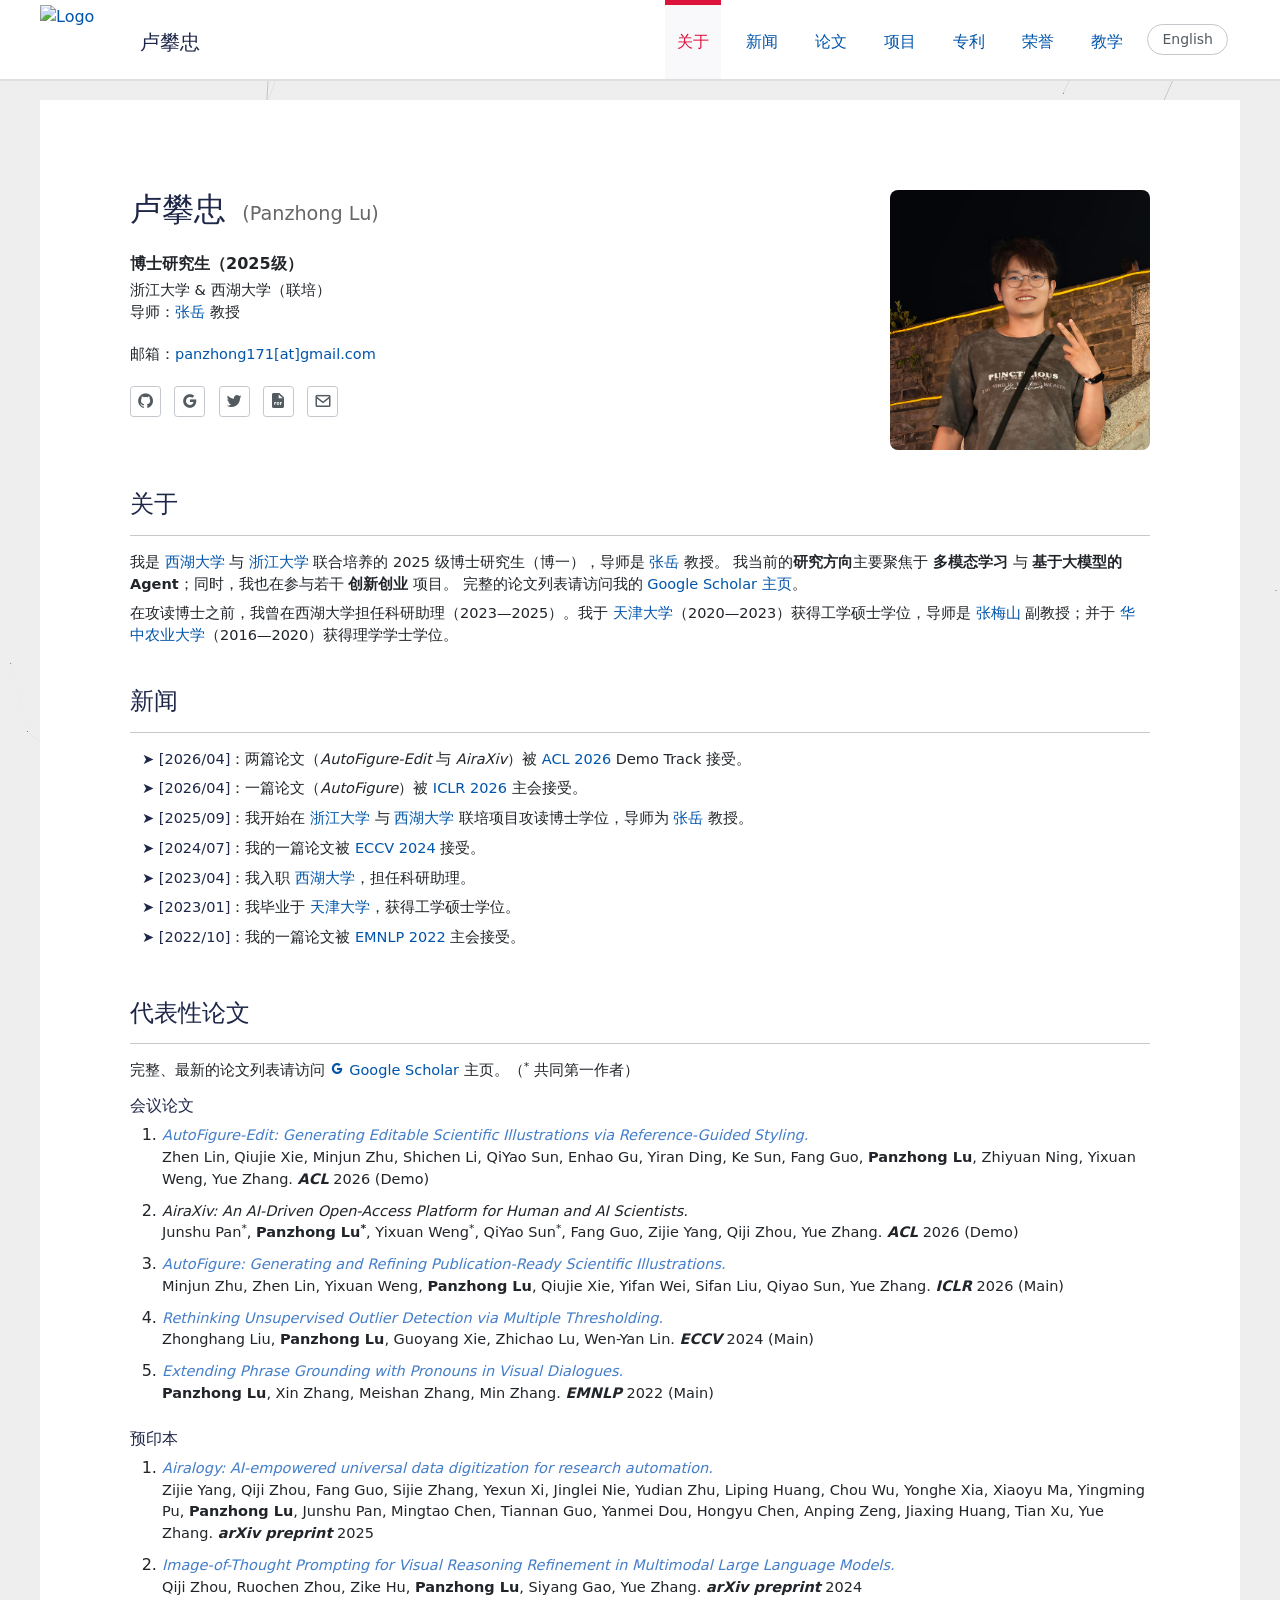
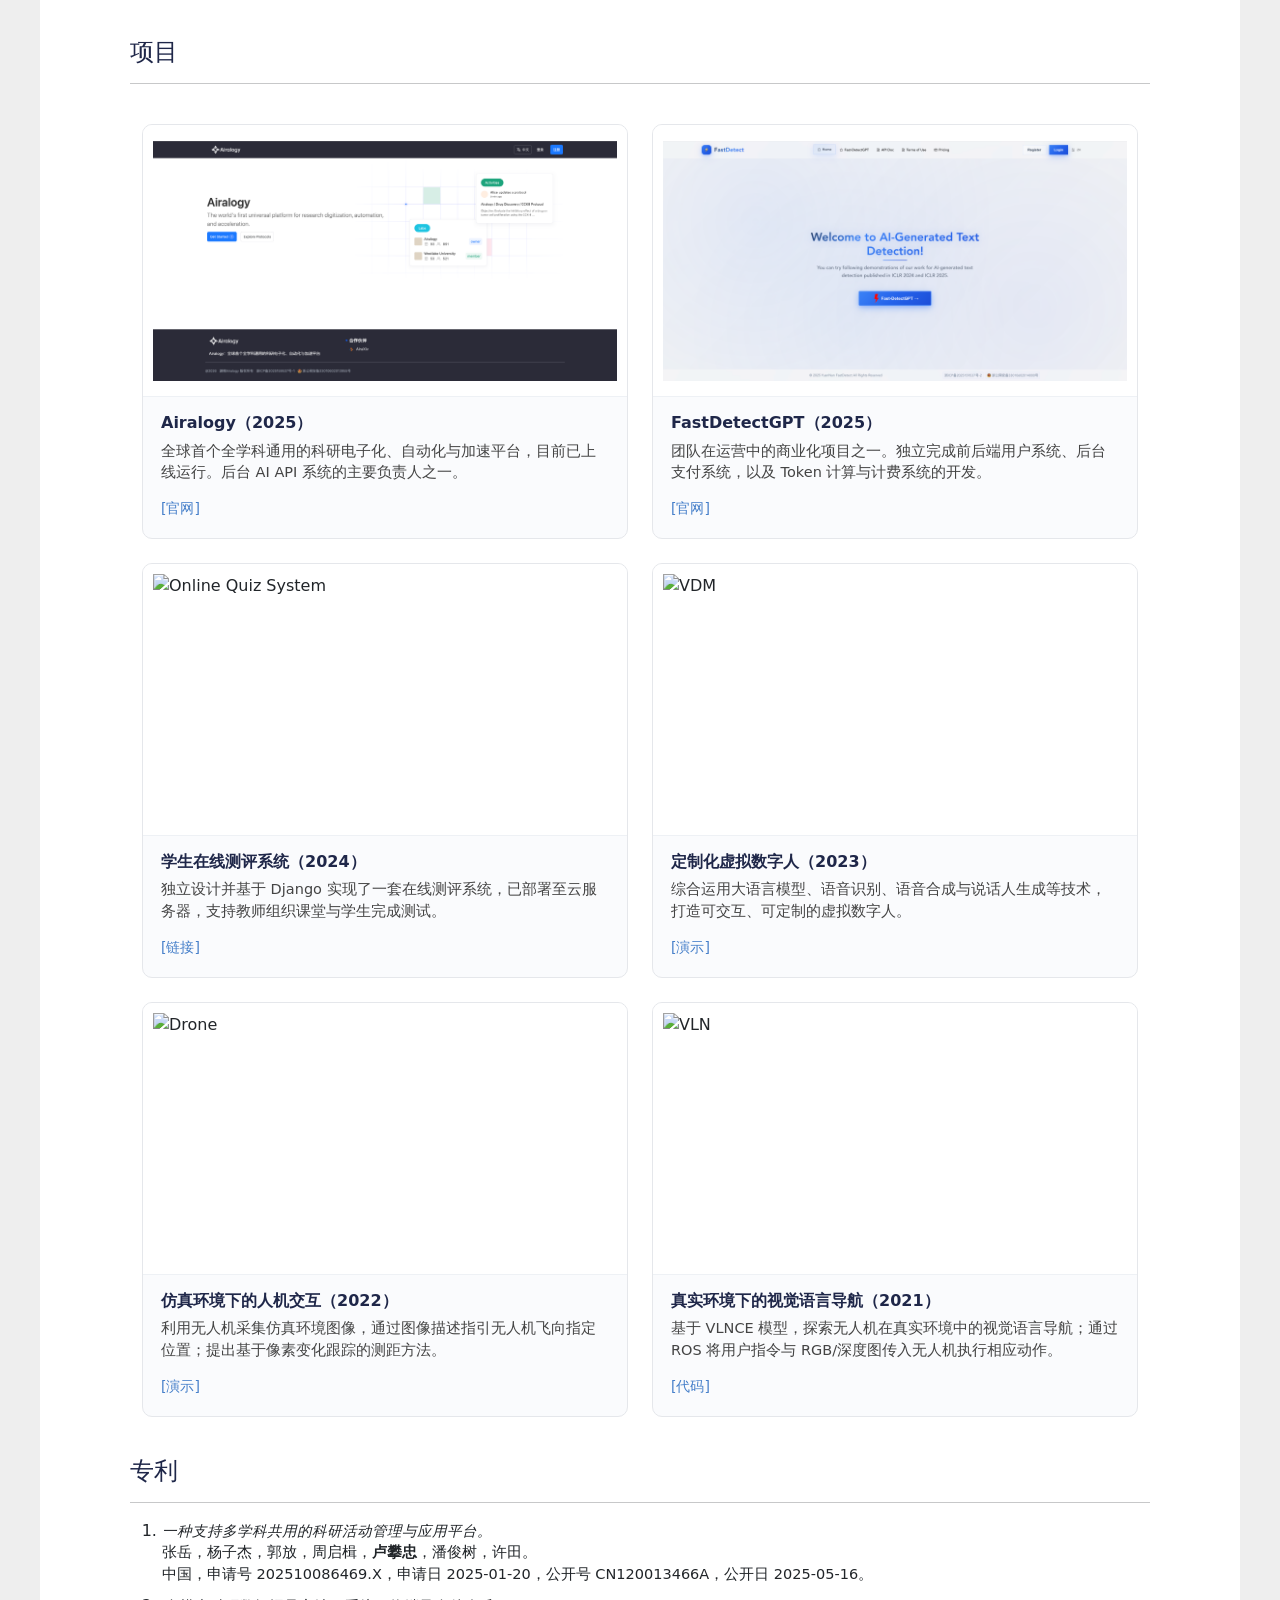
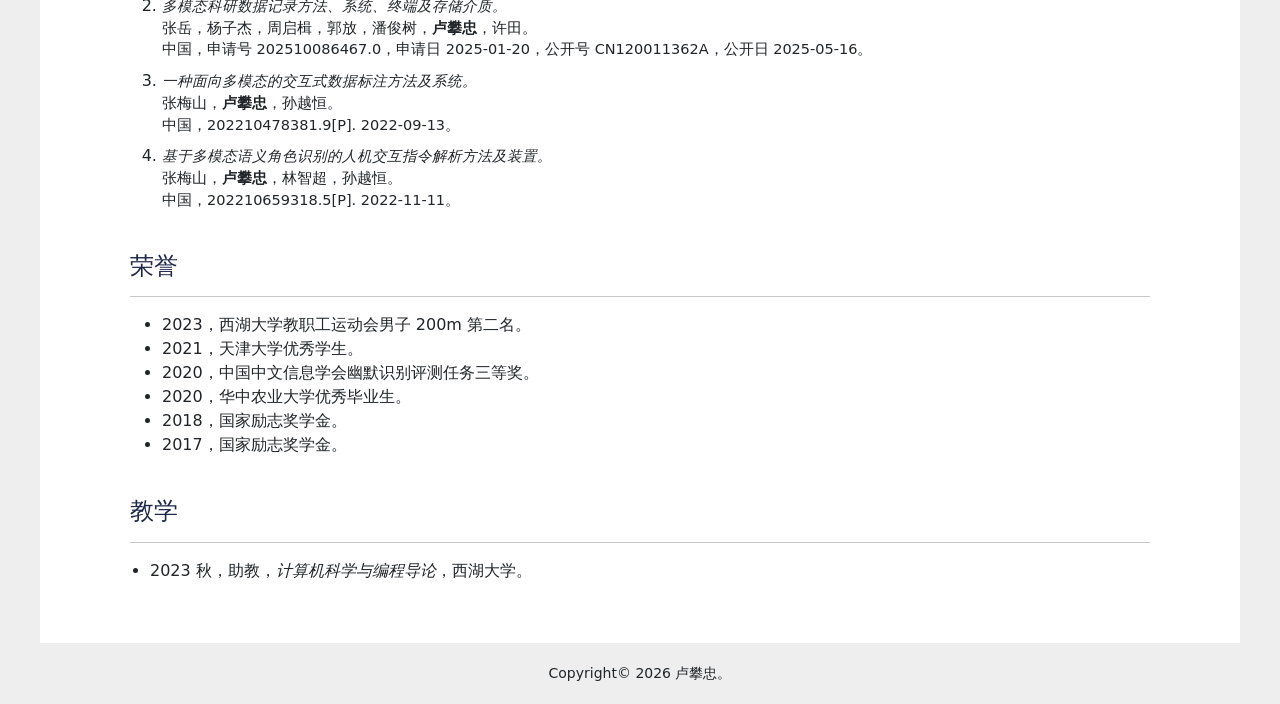
==== commit 89b7d148: "update profile" ====
--- a/zh.html
+++ b/zh.html
@@ -1,11 +1,14 @@
 <!DOCTYPE html>
 <html lang="zh-CN">
-<head><meta http-equiv="Content-Type" content="text/html; charset=utf-8">
+
+<head>
+    <meta http-equiv="Content-Type" content="text/html; charset=utf-8">
     <title>卢攀忠的主页</title>
     <meta http-equiv="X-UA-Compatible" content="IE=edge, chrome=1">
     <meta name="viewport" content="width=device-width, initial-scale=1.0">
     <meta name="description" content="Lu, Panzhong is pursuing his dream">
-    <meta name="keywords" content="Panzhong Lu, 卢攀忠, lupanzhong, Panzhong, Lu, Deep Learning, Machine Learning, ZJU, Westlake, TJU, HZAU, Multimodal, Agent, Visual Language Model and Human-Computer Interaction">
+    <meta name="keywords"
+        content="Panzhong Lu, 卢攀忠, lupanzhong, Panzhong, Lu, Deep Learning, Machine Learning, ZJU, Westlake, TJU, HZAU, Multimodal, Agent, Visual Language Model and Human-Computer Interaction">
     <meta name="author" content="卢攀忠" />
     <!-- Icon -->
     <link href="images/pi.png" rel="shortcut icon" type="image/x-icon">
@@ -31,25 +34,30 @@
             transition: all .2s ease;
             vertical-align: middle;
         }
+
         .lang-switch:hover {
             background-color: #dc143c;
             border-color: #dc143c;
             color: #fff;
             text-decoration: none;
         }
+
         div#navigation .nav-row {
             display: flex;
             align-items: center;
             justify-content: flex-end;
             flex-wrap: wrap;
         }
+
         div#navigation .nav-row ul.list-inline {
             margin-bottom: 0;
         }
+
         .project-grid {
             --bs-gutter-x: 1.5rem;
             --bs-gutter-y: 1.5rem;
         }
+
         .project-card {
             display: flex;
             flex-direction: column;
@@ -60,10 +68,12 @@
             overflow: hidden;
             transition: transform .2s ease, box-shadow .2s ease;
         }
+
         .project-card:hover {
             transform: translateY(-3px);
-            box-shadow: 0 8px 20px rgba(0,0,0,.08);
-        }
+            box-shadow: 0 8px 20px rgba(0, 0, 0, .08);
+        }
+
         .project-card .project-thumb {
             width: 100%;
             aspect-ratio: 16 / 9;
@@ -73,31 +83,46 @@
             display: block;
             border-bottom: 1px solid #eef1f5;
         }
+
         .project-card .project-body {
             padding: 16px 18px 18px;
             display: flex;
             flex-direction: column;
             flex: 1;
         }
+
         .project-card h6 {
             margin-bottom: 8px;
             font-weight: 600;
         }
+
         .project-card p {
             font-size: 14.5px;
             color: #444;
             margin-bottom: 12px;
             flex: 1;
         }
+
         .project-card .project-links a {
             color: #447ec9;
             font-size: 14px;
             margin-right: 10px;
             text-decoration: none;
         }
+
         .project-card .project-links a:hover {
             text-decoration: underline;
         }
+
+        /* Profile photo sizing */
+        #head .col-md-5 img {
+            width: 100%;
+            max-width: 260px;
+            aspect-ratio: 1 / 1;
+            object-fit: cover;
+            border-radius: 8px;
+        }
+
         @media (max-width: 767px) {
             .lang-switch {
                 position: absolute;
@@ -108,6 +133,11 @@
                 font-size: 13px;
                 z-index: 5;
             }
+
+            #head .col-md-5 img {
+                max-width: 200px;
+                margin-top: 6px;
+            }
         }
     </style>
 
@@ -115,6 +145,7 @@
     <script type="text/javascript" src="assets/js/jquery-3.3.1.min.js"></script>
     <script type="text/javascript" src="assets/js/bootstrap.min.js"></script>
 </head>
+
 <body>
     <div id="header">
         <div class="container">
@@ -150,14 +181,16 @@
                         </ul>
                         <a href="index.html" class="lang-switch" title="Switch to English">English</a>
                     </div>
-                    <a href="javascript:void(0)" class="icon-link" data-bs-toggle="offcanvas" data-bs-target="#sidenav" aria-controls="sidenav">
+                    <a href="javascript:void(0)" class="icon-link" data-bs-toggle="offcanvas" data-bs-target="#sidenav"
+                        aria-controls="sidenav">
                         <img src="assets/img/list.svg">
                     </a>
                 </div> <!-- #navigation -->
                 <div class="offcanvas offcanvas-end" tabindex="-1" id="sidenav" aria-labelledby="sidenav-label">
                     <div class="offcanvas-header">
                         <h5 id="sidenav-label">菜单</h5>
-                        <button type="button" class="btn-close text-reset" data-bs-dismiss="offcanvas" aria-label="Close"></button>
+                        <button type="button" class="btn-close text-reset" data-bs-dismiss="offcanvas"
+                            aria-label="Close"></button>
                     </div> <!-- .offcanvas-header -->
                     <div class="offcanvas-body">
                         <ul>
@@ -181,8 +214,8 @@
                 <div class="col-md-7">
                     <div class="name-zh">
                         <h2>
-                        <span>卢攀忠</span>
-                        <small style="font-size: 0.6em; color: #666;">&nbsp;(Panzhong Lu)</small>
+                            <span>卢攀忠</span>
+                            <small style="font-size: 0.6em; color: #666;">&nbsp;(Panzhong Lu)</small>
                         </h2>
                     </div>
                     <p class="title-position">
@@ -196,17 +229,20 @@
                         邮箱：<a href="mailto:panzhong171@gmail.com">panzhong171[at]gmail.com</a></p>
                     <ul class="list-inline">
                         <li class="list-inline-item">
-                            <a href="https://github.com/nlpz127" class="btn btn-icon btn-outline-secondary btn-sm" target="_blank">
+                            <a href="https://github.com/nlpz127" class="btn btn-icon btn-outline-secondary btn-sm"
+                                target="_blank">
                                 <i class="bx bxl-github"></i>
                             </a>
                         </li>
                         <li class="list-inline-item">
-                            <a href="https://scholar.google.com/citations?user=5u4mhmoAAAAJ&hl=en" class="btn btn-icon btn-outline-secondary btn-sm" target="_blank">
+                            <a href="https://scholar.google.com/citations?user=5u4mhmoAAAAJ&hl=en"
+                                class="btn btn-icon btn-outline-secondary btn-sm" target="_blank">
                                 <i class="bx bxl-google"></i>
                             </a>
                         </li>
                         <li class="list-inline-item">
-                            <a href="https://twitter.com/nlpz_127" class="btn btn-icon btn-outline-secondary btn-sm" target="_blank">
+                            <a href="https://twitter.com/nlpz_127" class="btn btn-icon btn-outline-secondary btn-sm"
+                                target="_blank">
                                 <i class="bx bxl-twitter"></i>
                             </a>
                         </li>
@@ -216,36 +252,54 @@
                             </a>
                         </li>
                         <li class="list-inline-item">
-                            <a href="mailto:panzhong171@gmail.com" class="btn btn-icon btn-outline-secondary btn-sm" target="_blank">
+                            <a href="mailto:panzhong171@gmail.com" class="btn btn-icon btn-outline-secondary btn-sm"
+                                target="_blank">
                                 <i class="bx bx-envelope"></i>
                             </a>
                         </li>
                     </ul>
                 </div> <!-- .col-md-7 -->
                 <div class="col-md-5">
-                    <img src="images/self-portrait.png" alt="Photo">
+                    <img src="images/profile.jpg" alt="Photo">
                 </div> <!-- .col-md-5 -->
             </div> <!-- .row -->
             <div id="biography" class="section">
                 <h4>关于</h4>
                 <hr>
-                <p>我是 <a href="https://www.westlake.edu.cn/" target="_blank">西湖大学</a> 与 <a href="https://www.zju.edu.cn/" target="_blank">浙江大学</a> 联合培养的 2025 级博士研究生（博一），导师是 <a href="https://frcchang.github.io/" target="_blank">张岳</a> 教授。
+                <p>我是 <a href="https://www.westlake.edu.cn/" target="_blank">西湖大学</a> 与 <a
+                        href="https://www.zju.edu.cn/" target="_blank">浙江大学</a> 联合培养的 2025 级博士研究生（博一），导师是 <a
+                        href="https://frcchang.github.io/" target="_blank">张岳</a> 教授。
                     我当前的<b>研究方向</b>主要聚焦于 <b>多模态学习</b> 与 <b>基于大模型的 Agent</b>；同时，我也在参与若干 <b>创新创业</b> 项目。
-                    完整的论文列表请访问我的 <a href="https://scholar.google.com/citations?user=5u4mhmoAAAAJ&hl=en" target="_blank">Google Scholar 主页</a>。</p>
-                <p>在攻读博士之前，我曾在西湖大学担任科研助理（2023—2025）。我于 <a href="http://www.tju.edu.cn/" target="_blank">天津大学</a>（2020—2023）获得工学硕士学位，导师是 <a href="https://scholar.google.com/citations?user=k-chMpIAAAAJ&hl=en" target="_blank">张梅山</a> 副教授；并于 <a href="http://www.hzau.edu.cn/en/HOME.htm" target="_blank">华中农业大学</a>（2016—2020）获得理学学士学位。</p>
+                    完整的论文列表请访问我的 <a href="https://scholar.google.com/citations?user=5u4mhmoAAAAJ&hl=en"
+                        target="_blank">Google Scholar 主页</a>。</p>
+                <p>在攻读博士之前，我曾在西湖大学担任科研助理（2023—2025）。我于 <a href="http://www.tju.edu.cn/"
+                        target="_blank">天津大学</a>（2020—2023）获得工学硕士学位，导师是 <a
+                        href="https://scholar.google.com/citations?user=k-chMpIAAAAJ&hl=en" target="_blank">张梅山</a>
+                    副教授；并于 <a href="http://www.hzau.edu.cn/en/HOME.htm" target="_blank">华中农业大学</a>（2016—2020）获得理学学士学位。
+                </p>
             </div> <!-- .section -->
             <div id="news" class="section">
                 <h4>新闻</h4>
                 <hr>
                 <div class="row">
                     <div class="col-md-12">
-                        <p><span class="date">&#10148; [2026/04]</span>：两篇论文（<em>AutoFigure-Edit</em> 与 <em>AiraXiv</em>）被 <a href="https://2026.aclweb.org/" target="_blank">ACL 2026</a> Demo Track 接受。</p>
-                        <p><span class="date">&#10148; [2026/04]</span>：一篇论文（<em>AutoFigure</em>）被 <a href="https://iclr.cc/Conferences/2026" target="_blank">ICLR 2026</a> 主会接受。</p>
-                        <p><span class="date">&#10148; [2025/09]</span>：我开始在 <a href="https://www.zju.edu.cn/" target="_blank">浙江大学</a> 与 <a href="https://www.westlake.edu.cn/" target="_blank">西湖大学</a> 联培项目攻读博士学位，导师为 <a href="https://frcchang.github.io/" target="_blank">张岳</a> 教授。</p>
-                        <p><span class="date">&#10148; [2024/07]</span>：我的一篇论文被 <a href="https://eccv.ecva.net/" target="_blank">ECCV 2024</a> 接受。</p>
-                        <p><span class="date">&#10148; [2023/04]</span>：我入职 <a href="https://www.westlake.edu.cn/" target="_blank">西湖大学</a>，担任科研助理。</p>
-                        <p><span class="date">&#10148; [2023/01]</span>：我毕业于 <a href="http://www.tju.edu.cn/" target="_blank">天津大学</a>，获得工学硕士学位。</p>
-                        <p><span class="date">&#10148; [2022/10]</span>：我的一篇论文被 <a href="https://2022.emnlp.org/" target="_blank">EMNLP 2022</a> 主会接受。</p>
+                        <p><span class="date">&#10148; [2026/04]</span>：两篇论文（<em>AutoFigure-Edit</em> 与
+                            <em>AiraXiv</em>）被 <a href="https://2026.aclweb.org/" target="_blank">ACL 2026</a> Demo
+                            Track 接受。</p>
+                        <p><span class="date">&#10148; [2026/04]</span>：一篇论文（<em>AutoFigure</em>）被 <a
+                                href="https://iclr.cc/Conferences/2026" target="_blank">ICLR 2026</a> 主会接受。</p>
+                        <p><span class="date">&#10148; [2025/09]</span>：我开始在 <a href="https://www.zju.edu.cn/"
+                                target="_blank">浙江大学</a> 与 <a href="https://www.westlake.edu.cn/"
+                                target="_blank">西湖大学</a> 联培项目攻读博士学位，导师为 <a href="https://frcchang.github.io/"
+                                target="_blank">张岳</a> 教授。</p>
+                        <p><span class="date">&#10148; [2024/07]</span>：我的一篇论文被 <a href="https://eccv.ecva.net/"
+                                target="_blank">ECCV 2024</a> 接受。</p>
+                        <p><span class="date">&#10148; [2023/04]</span>：我入职 <a href="https://www.westlake.edu.cn/"
+                                target="_blank">西湖大学</a>，担任科研助理。</p>
+                        <p><span class="date">&#10148; [2023/01]</span>：我毕业于 <a href="http://www.tju.edu.cn/"
+                                target="_blank">天津大学</a>，获得工学硕士学位。</p>
+                        <p><span class="date">&#10148; [2022/10]</span>：我的一篇论文被 <a href="https://2022.emnlp.org/"
+                                target="_blank">EMNLP 2022</a> 主会接受。</p>
                     </div> <!-- .col-md-12 -->
                 </div> <!-- .row -->
             </div> <!-- .section -->
@@ -285,17 +339,22 @@
                     <li>
                         <p>
                             <a style="color: #447ec9" href="https://arxiv.org/abs/2603.06674" target="_blank">
-                                <em>AutoFigure-Edit: Generating Editable Scientific Illustrations via Reference-Guided Styling.</em>
-                            </a>
-                            <br>
-                            Zhen Lin, Qiujie Xie, Minjun Zhu, Shichen Li, QiYao Sun, Enhao Gu, Yiran Ding, Ke Sun, Fang Guo, <strong>Panzhong Lu</strong>, Zhiyuan Ning, Yixuan Weng, Yue Zhang. <b><em>ACL</em></b> 2026 (Demo)
+                                <em>AutoFigure-Edit: Generating Editable Scientific Illustrations via Reference-Guided
+                                    Styling.</em>
+                            </a>
+                            <br>
+                            Zhen Lin, Qiujie Xie, Minjun Zhu, Shichen Li, QiYao Sun, Enhao Gu, Yiran Ding, Ke Sun, Fang
+                            Guo, <strong>Panzhong Lu</strong>, Zhiyuan Ning, Yixuan Weng, Yue Zhang. <b><em>ACL</em></b>
+                            2026 (Demo)
                         </p>
                     </li>
                     <li>
                         <p>
                             <em>AiraXiv: An AI-Driven Open-Access Platform for Human and AI Scientists.</em>
                             <br>
-                            Junshu Pan<sup>*</sup>, <strong>Panzhong Lu<sup>*</sup></strong>, Yixuan Weng<sup>*</sup>, QiYao Sun<sup>*</sup>, Fang Guo, Zijie Yang, Qiji Zhou, Yue Zhang. <b><em>ACL</em></b> 2026 (Demo)
+                            Junshu Pan<sup>*</sup>, <strong>Panzhong Lu<sup>*</sup></strong>, Yixuan Weng<sup>*</sup>,
+                            QiYao Sun<sup>*</sup>, Fang Guo, Zijie Yang, Qiji Zhou, Yue Zhang. <b><em>ACL</em></b> 2026
+                            (Demo)
                         </p>
                     </li>
                     <li>
@@ -304,7 +363,8 @@
                                 <em>AutoFigure: Generating and Refining Publication-Ready Scientific Illustrations.</em>
                             </a>
                             <br>
-                            Minjun Zhu, Zhen Lin, Yixuan Weng, <strong>Panzhong Lu</strong>, Qiujie Xie, Yifan Wei, Sifan Liu, Qiyao Sun, Yue Zhang. <b><em>ICLR</em></b> 2026 (Main)
+                            Minjun Zhu, Zhen Lin, Yixuan Weng, <strong>Panzhong Lu</strong>, Qiujie Xie, Yifan Wei,
+                            Sifan Liu, Qiyao Sun, Yue Zhang. <b><em>ICLR</em></b> 2026 (Main)
                         </p>
                     </li>
                     <li>
@@ -313,16 +373,19 @@
                                 <em>Rethinking Unsupervised Outlier Detection via Multiple Thresholding.</em>
                             </a>
                             <br>
-                            Zhonghang Liu, <strong>Panzhong Lu</strong>, Guoyang Xie, Zhichao Lu, Wen-Yan Lin. <b><em>ECCV</em></b> 2024 (Main)
-                        </p>
-                    </li>
-                    <li>
-                        <p>
-                            <a style="color: #447ec9" href="https://aclanthology.org/2022.emnlp-main.518" target="_blank">
+                            Zhonghang Liu, <strong>Panzhong Lu</strong>, Guoyang Xie, Zhichao Lu, Wen-Yan Lin.
+                            <b><em>ECCV</em></b> 2024 (Main)
+                        </p>
+                    </li>
+                    <li>
+                        <p>
+                            <a style="color: #447ec9" href="https://aclanthology.org/2022.emnlp-main.518"
+                                target="_blank">
                                 <em>Extending Phrase Grounding with Pronouns in Visual Dialogues.</em>
                             </a>
                             <br>
-                            <strong>Panzhong Lu</strong>, Xin Zhang, Meishan Zhang, Min Zhang. <b><em>EMNLP</em></b> 2022 (Main)
+                            <strong>Panzhong Lu</strong>, Xin Zhang, Meishan Zhang, Min Zhang. <b><em>EMNLP</em></b>
+                            2022 (Main)
                         </p>
                     </li>
                 </ol>
@@ -334,16 +397,21 @@
                                 <em>Airalogy: AI-empowered universal data digitization for research automation.</em>
                             </a>
                             <br>
-                            Zijie Yang, Qiji Zhou, Fang Guo, Sijie Zhang, Yexun Xi, Jinglei Nie, Yudian Zhu, Liping Huang, Chou Wu, Yonghe Xia, Xiaoyu Ma, Yingming Pu, <strong>Panzhong Lu</strong>, Junshu Pan, Mingtao Chen, Tiannan Guo, Yanmei Dou, Hongyu Chen, Anping Zeng, Jiaxing Huang, Tian Xu, Yue Zhang. <b><em>arXiv preprint</em></b> 2025
+                            Zijie Yang, Qiji Zhou, Fang Guo, Sijie Zhang, Yexun Xi, Jinglei Nie, Yudian Zhu, Liping
+                            Huang, Chou Wu, Yonghe Xia, Xiaoyu Ma, Yingming Pu, <strong>Panzhong Lu</strong>, Junshu
+                            Pan, Mingtao Chen, Tiannan Guo, Yanmei Dou, Hongyu Chen, Anping Zeng, Jiaxing Huang, Tian
+                            Xu, Yue Zhang. <b><em>arXiv preprint</em></b> 2025
                         </p>
                     </li>
                     <li>
                         <p>
                             <a style="color: #447ec9" href="https://arxiv.org/abs/2405.13872" target="_blank">
-                                <em>Image-of-Thought Prompting for Visual Reasoning Refinement in Multimodal Large Language Models.</em>
-                            </a>
-                            <br>
-                            Qiji Zhou, Ruochen Zhou, Zike Hu, <strong>Panzhong Lu</strong>, Siyang Gao, Yue Zhang. <b><em>arXiv preprint</em></b> 2024
+                                <em>Image-of-Thought Prompting for Visual Reasoning Refinement in Multimodal Large
+                                    Language Models.</em>
+                            </a>
+                            <br>
+                            Qiji Zhou, Ruochen Zhou, Zike Hu, <strong>Panzhong Lu</strong>, Siyang Gao, Yue Zhang.
+                            <b><em>arXiv preprint</em></b> 2024
                         </p>
                     </li>
                 </ol>
@@ -510,7 +578,7 @@
                 navigationOffsets = [],
                 passedNavIndex = -1
 
-            $(".list-inline-item > a", "#navigation").each(function() {
+            $(".list-inline-item > a", "#navigation").each(function () {
                 let aid = $(this).attr("href")
                 if (aid && !aid.endsWith(".html")) {
                     let hashIdx = aid.indexOf("#")
@@ -525,7 +593,7 @@
                     }
                 }
             })
-            for (let i = 0; i < navigationOffsets.length; ++ i) {
+            for (let i = 0; i < navigationOffsets.length; ++i) {
                 if (currentOffset > navigationOffsets[i]["offset"]) {
                     passedNavIndex = i
                 }
@@ -538,7 +606,7 @@
             scrollOffset = 600,
             offsetFromTop = parseInt(scrollOffset, 10)
 
-        window.addEventListener("scroll", function(e) {
+        window.addEventListener("scroll", function (e) {
             let currentActiveNav = $(".list-inline-item.active", "#navigation"),
                 currentOffset = e.currentTarget.pageYOffset,
                 currentSection = getCurrentSection(currentOffset)
@@ -555,12 +623,12 @@
         })
     </script>
     <script type="text/javascript">
-        $(".btn-scroll-top").click(function() {
-            $('html, body').animate({scrollTop: 0}, 200)
+        $(".btn-scroll-top").click(function () {
+            $('html, body').animate({ scrollTop: 0 }, 200)
         })
     </script>
     <script type="text/javascript">
-        $("a", "#navigation").click(function(e) {
+        $("a", "#navigation").click(function (e) {
             let aid = $(this).attr("href"),
                 headerHeight = $("#header").outerHeight()
 
@@ -568,10 +636,11 @@
                 let hash = aid.substring(aid.indexOf("#"))
                 if ($(hash).length) {
                     e.preventDefault()
-                    $('html, body').animate({scrollTop: $(hash).offset().top - headerHeight}, 200)
+                    $('html, body').animate({ scrollTop: $(hash).offset().top - headerHeight }, 200)
                 }
             }
         })
     </script>
 </body>
-</html>
+
+</html>
